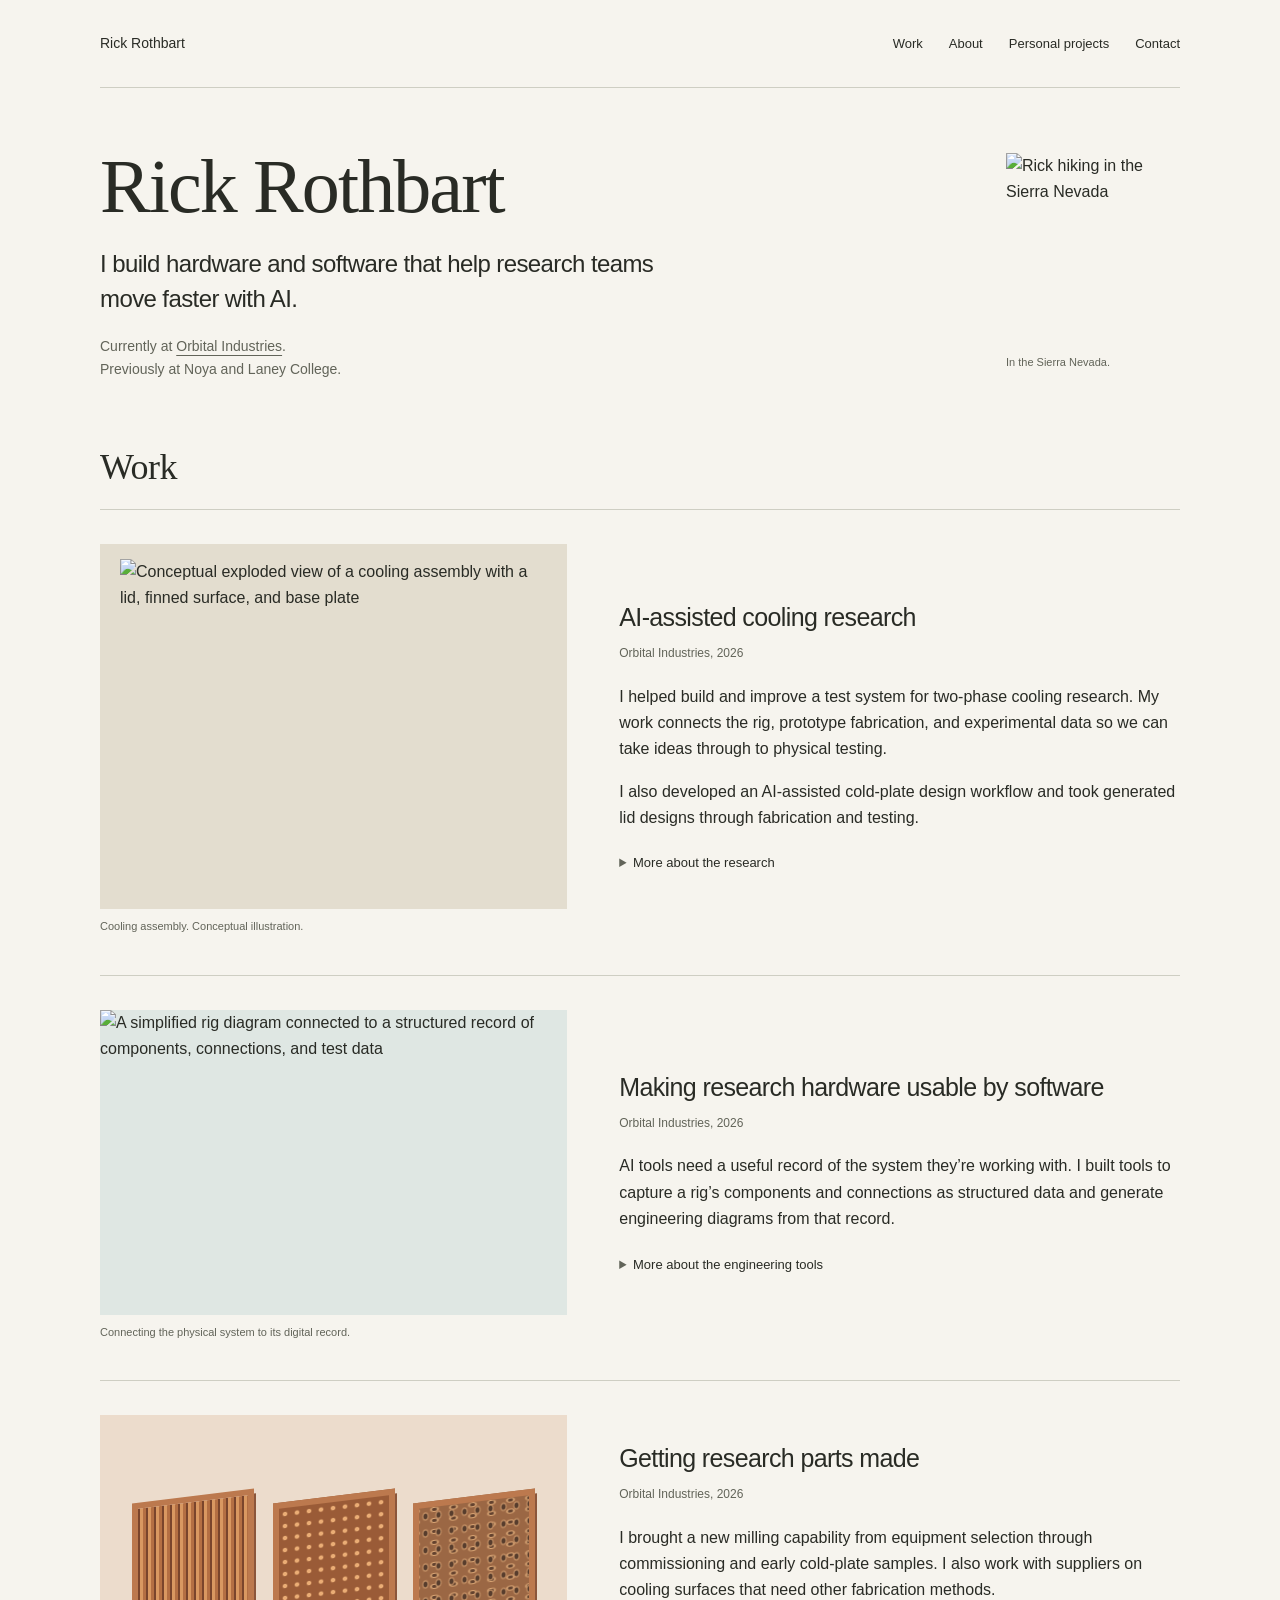
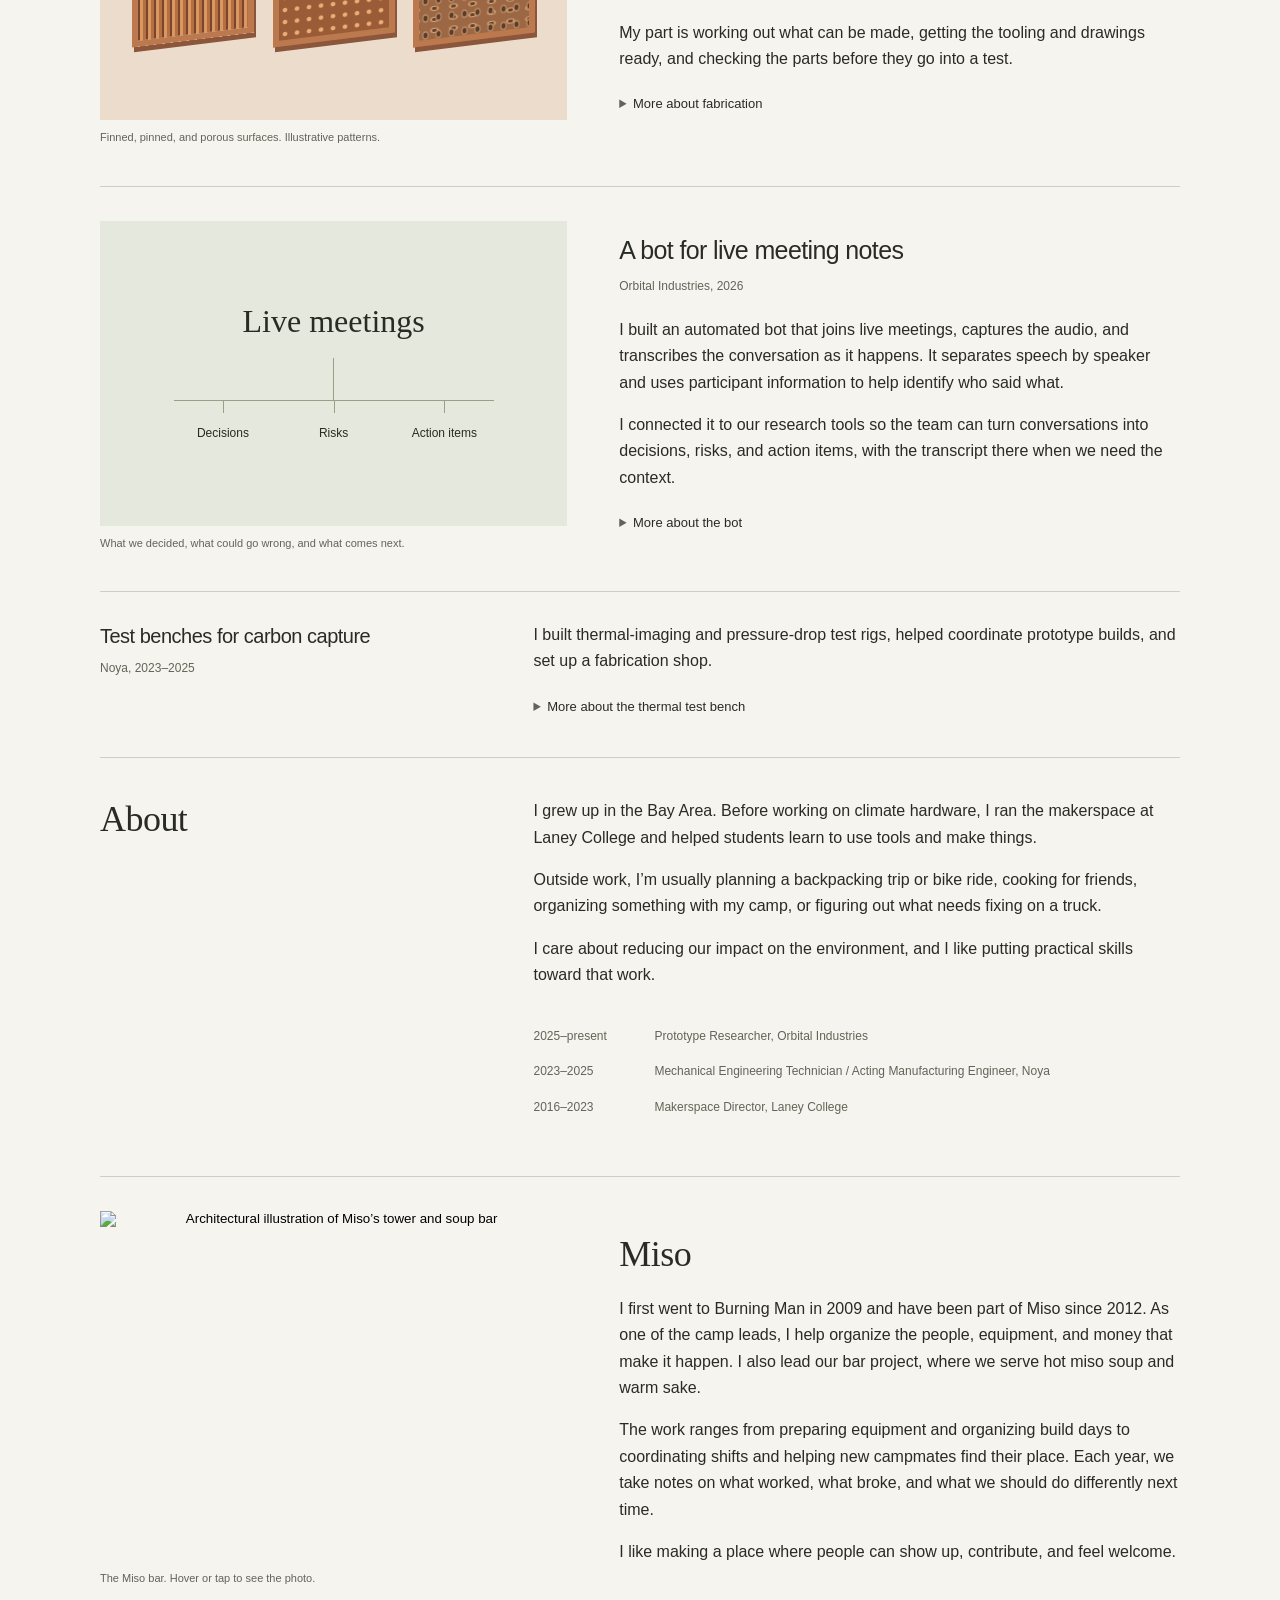
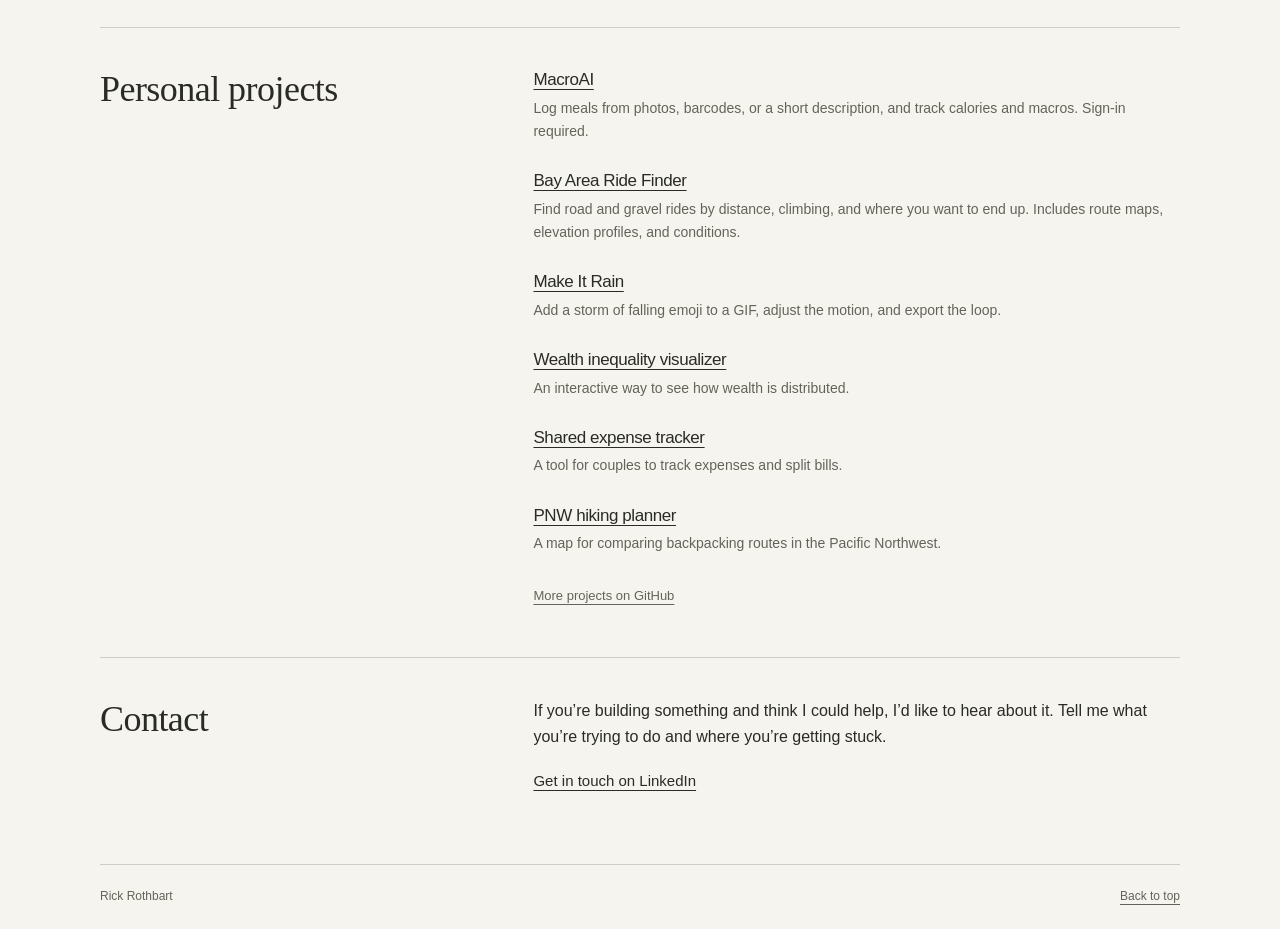
==== site/index.html @ 24900eea "Import current rickrothbart.com page and stylesheet Snapshot of the live index.html and styles.css a" ====
<!doctype html>
<html lang="en">
<head>
  <meta charset="utf-8">
  <meta name="viewport" content="width=device-width,initial-scale=1">
  <meta name="description" content="Rick Rothbart builds hardware and software that help research teams move faster with AI. Experimental systems, fabrication, and engineering tools.">
  <title>Rick Rothbart | Hardware, software, and AI-assisted research</title>
  <link rel="canonical" href="https://rickrothbart.com/">
  <link rel="icon" href="assets/mark.svg" type="image/svg+xml">
  <link rel="preload" href="assets/instrument-serif.ttf" as="font" type="font/ttf" crossorigin>
  <link rel="stylesheet" href="styles.css?v=20260913d">
  <script src="assets/miso.js" defer></script>
</head>
<body>
  <a class="skip" href="#main">Skip to content</a>
  <header class="wrap masthead">
    <a href="#home" class="home-link">Rick Rothbart</a>
    <nav aria-label="Main navigation">
      <a href="#work">Work</a>
      <a href="#about">About</a>
      <a href="#projects">Personal projects</a>
      <a href="#contact">Contact</a>
    </nav>
  </header>
  <main id="main" class="wrap">
    <section class="intro" id="home" aria-labelledby="intro-title">
      <div>
        <h1 id="intro-title">Rick Rothbart</h1>
        <p class="intro-text">I build hardware and software that help research teams move faster with AI.</p>
        <p class="intro-context">Currently at <a href="https://www.orbitalindustries.com/">Orbital Industries</a>.<br>Previously at Noya and Laney College.</p>
      </div>
      <figure class="portrait">
        <img src="assets/rick.jpg" width="1027" height="1283" alt="Rick hiking in the Sierra Nevada">
        <figcaption>In the Sierra Nevada.</figcaption>
      </figure>
    </section>

    <section id="work" class="work" aria-labelledby="work-title">
      <h2 id="work-title">Work</h2>
      <article class="project project--visual" aria-labelledby="cooling-title">
        <figure class="project-visual assembly-visual">
          <div class="visual-surface"><img src="assets/assembly-simple.svg" width="525" height="550" alt="Conceptual exploded view of a cooling assembly with a lid, finned surface, and base plate"></div>
          <figcaption>Cooling assembly. Conceptual illustration.</figcaption>
        </figure>
        <div class="project-body">
          <div class="project-heading">
            <h3 id="cooling-title">AI-assisted cooling research</h3>
            <p class="project-context">Orbital Industries, 2026</p>
          </div>
          <p>I helped build and improve a test system for two-phase cooling research. My work connects the rig, prototype fabrication, and experimental data so we can take ideas through to physical testing.</p>
          <p>I also developed an AI-assisted cold-plate design workflow and took generated lid designs through fabrication and testing.</p>
          <details>
            <summary>More about the research</summary>
            <div class="detail-body">
              <p>I worked with the team on changes to the rig, test procedures, and the contact surfaces that affect our measurements. Getting those details right helps us understand whether a design change actually improved cooling.</p>
              <p>The design workflow used experimental data and basic physics models to propose new lids. We tested the resulting parts, and another engineer built on the workflow. The generated designs hadn’t outperformed our best existing lid at that stage, but we had a working path from an AI-assisted proposal to a physical experiment.</p>
            </div>
          </details>
        </div>
      </article>
      <article class="project project--visual" aria-labelledby="data-title">
        <figure class="project-visual data-visual">
          <div class="visual-surface"><img src="assets/research-data.svg" width="480" height="330" loading="lazy" alt="A simplified rig diagram connected to a structured record of components, connections, and test data"></div>
          <figcaption>Connecting the physical system to its digital record.</figcaption>
        </figure>
        <div class="project-body">
          <div class="project-heading">
            <h3 id="data-title">Making research hardware usable by software</h3>
            <p class="project-context">Orbital Industries, 2026</p>
          </div>
          <p>AI tools need a useful record of the system they’re working with. I built tools to capture a rig’s components and connections as structured data and generate engineering diagrams from that record.</p>
          <details>
            <summary>More about the engineering tools</summary>
            <div class="detail-body">
              <p>The work grew into an engineering workbench built around DEXPI, a standard for exchanging plant engineering data. I worked on keeping the model consistent with the physical rig and giving components stable identities as the design changed.</p>
              <p>I also worked on connecting experimental runs to the parts being tested. That context matters when an engineer or an AI tool tries to compare results or propose the next experiment.</p>
            </div>
          </details>
        </div>
      </article>
      <article class="project project--visual" aria-labelledby="cnc-title">
        <figure class="project-visual surface-visual">
          <div class="visual-surface"><div class="specimens" role="img" aria-label="Illustrative copper surfaces with fins, pins, and a porous texture">
            <div class="sample fins"></div><div class="sample pins"></div><div class="sample porous"></div>
          </div></div>
          <figcaption>Finned, pinned, and porous surfaces. Illustrative patterns.</figcaption>
        </figure>
        <div class="project-body">
          <div class="project-heading">
            <h3 id="cnc-title">Getting research parts made</h3>
            <p class="project-context">Orbital Industries, 2026</p>
          </div>
          <p>I brought a new milling capability from equipment selection through commissioning and early cold-plate samples. I also work with suppliers on cooling surfaces that need other fabrication methods.</p>
          <p>My part is working out what can be made, getting the tooling and drawings ready, and checking the parts before they go into a test.</p>
          <details>
            <summary>More about fabrication</summary>
            <div class="detail-body">
              <p>Setting up the shop included preparing the space, coordinating training, and writing a design guide. I also built software for tooling records and machine integration.</p>
              <p>For supplier-made samples, I compare fabrication routes and ask how bonding or finishing might change the surface we’re trying to test. I document inspection methods and their limits so the team knows what we’ve actually checked.</p>
            </div>
          </details>
        </div>
      </article>
      <article class="project project--visual" aria-labelledby="software-title">
        <figure class="project-visual workflow-visual">
          <div class="visual-surface"><div class="workflow" role="img" aria-label="Live meetings become decisions, risks, and action items">
            <span class="workflow-source">Live meetings</span>
            <span class="workflow-connector" aria-hidden="true"></span>
            <div class="workflow-results"><span>Decisions</span><span>Risks</span><span>Action items</span></div>
          </div></div>
          <figcaption>What we decided, what could go wrong, and what comes next.</figcaption>
        </figure>
        <div class="project-body">
          <div class="project-heading">
            <h3 id="software-title">A bot for live meeting notes</h3>
            <p class="project-context">Orbital Industries, 2026</p>
          </div>
          <p>I built an automated bot that joins live meetings, captures the audio, and transcribes the conversation as it happens. It separates speech by speaker and uses participant information to help identify who said what.</p>
          <p>I connected it to our research tools so the team can turn conversations into decisions, risks, and action items, with the transcript there when we need the context.</p>
          <details>
            <summary>More about the bot</summary>
            <div class="detail-body">
              <p>The work spans the meeting bot, live audio capture, streaming transcription, speaker attribution, and saving the result. I also worked on recording consent, reconnecting dropped streams, and preserving partial transcripts when a session is interrupted.</p>
              <p>I’ve since been developing separate capture and transcription services, with live transcript APIs, evidence for speaker attribution, and a reliable handoff into the team’s research tools. That service work builds on the original bot.</p>
            </div>
          </details>
        </div>
      </article>
      <article class="project" aria-labelledby="noya-title">
        <div class="project-heading">
          <h3 id="noya-title">Test benches for carbon capture</h3>
          <p class="project-context">Noya, 2023–2025</p>
        </div>
        <div class="project-body">
          <p>I built thermal-imaging and pressure-drop test rigs, helped coordinate prototype builds, and set up a fabrication shop.</p>
          <details>
            <summary>More about the thermal test bench</summary>
            <div class="detail-body">
              <p>I built a test bench that uses three thermal cameras to watch a part as it heats. A Python application controls the temperature, records the images, and combines them into a temperature map.</p>
              <p>Testing went from roughly 30–40 minutes per part to 5–10 minutes, and engineers no longer had to watch each run.</p>
            </div>
          </details>
        </div>
      </article>
    </section>

    <section id="about" class="text-section" aria-labelledby="about-title">
      <h2 id="about-title">About</h2>
      <div>
        <p>I grew up in the Bay Area. Before working on climate hardware, I ran the makerspace at Laney College and helped students learn to use tools and make things.</p>
        <p>Outside work, I’m usually planning a backpacking trip or bike ride, cooking for friends, organizing something with my camp, or figuring out what needs fixing on a truck.</p>
        <p>I care about reducing our impact on the environment, and I like putting practical skills toward that work.</p>
        <dl class="experience">
          <div><dt>2025–present</dt><dd>Prototype Researcher, Orbital Industries</dd></div>
          <div><dt>2023–2025</dt><dd>Mechanical Engineering Technician / Acting Manufacturing Engineer, Noya</dd></div>
          <div><dt>2016–2023</dt><dd>Makerspace Director, Laney College</dd></div>
        </dl>
      </div>
    </section>

    <section id="miso" class="project project--visual" aria-labelledby="miso-title">
      <figure class="project-visual photo-visual miso-reveal">
        <button class="visual-surface miso-toggle" type="button" aria-label="Show photo of the Miso bar" aria-pressed="false">
          <img src="assets/miso-illustration.png" width="1448" height="1086" loading="lazy" alt="Architectural illustration of Miso’s tower and soup bar">
          <img class="miso-photo" src="assets/miso-camp.png" width="1824" height="1368" loading="lazy" alt="" aria-hidden="true">
        </button>
        <figcaption>The Miso bar. Hover or tap to see the photo.</figcaption>
      </figure>
      <div class="project-body">
        <div class="project-heading"><h2 id="miso-title">Miso</h2></div>
        <p>I first went to Burning Man in 2009 and have been part of Miso since 2012. As one of the camp leads, I help organize the people, equipment, and money that make it happen. I also lead our bar project, where we serve hot miso soup and warm sake.</p>
        <p>The work ranges from preparing equipment and organizing build days to coordinating shifts and helping new campmates find their place. Each year, we take notes on what worked, what broke, and what we should do differently next time.</p>
        <p>I like making a place where people can show up, contribute, and feel welcome.</p>
      </div>
    </section>

    <section id="projects" class="text-section" aria-labelledby="projects-title">
      <h2 id="projects-title">Personal projects</h2>
      <div>
        <ul class="personal-projects">
          <li><h3><a href="https://macroai-gold.vercel.app/">MacroAI</a></h3><p>Log meals from photos, barcodes, or a short description, and track calories and macros. Sign-in required.</p></li>
          <li><h3><a href="https://rickrothbart.com/bayrides/">Bay Area Ride Finder</a></h3><p>Find road and gravel rides by distance, climbing, and where you want to end up. Includes route maps, elevation profiles, and conditions.</p></li>
          <li><h3><a href="https://rickrothbart.com/makeitrain/">Make It Rain</a></h3><p>Add a storm of falling emoji to a GIF, adjust the motion, and export the loop.</p></li>
          <li><h3><a href="https://8bitwealth.vercel.app/">Wealth inequality visualizer</a></h3><p>An interactive way to see how wealth is distributed.</p></li>
          <li><h3><a href="https://expenses.rickrothbart.com/">Shared expense tracker</a></h3><p>A tool for couples to track expenses and split bills.</p></li>
          <li><h3><a href="https://rickrothbart.com/pnwhikes26/">PNW hiking planner</a></h3><p>A map for comparing backpacking routes in the Pacific Northwest.</p></li>
        </ul>
        <p class="more-projects"><a href="https://github.com/babygramps">More projects on GitHub</a></p>
      </div>
    </section>

    <section id="contact" class="text-section contact" aria-labelledby="contact-title">
      <h2 id="contact-title">Contact</h2>
      <div><p>If you’re building something and think I could help, I’d like to hear about it. Tell me what you’re trying to do and where you’re getting stuck.</p><a href="https://www.linkedin.com/in/richardrothbart/">Get in touch on LinkedIn</a></div>
    </section>
  </main>
  <footer class="wrap footer"><span>Rick Rothbart</span><a href="#home">Back to top</a></footer>
</body>
</html>
---- site/styles.css ----
@font-face {
  font-family: Instrument;
  src: url('assets/instrument-serif.ttf') format('truetype');
  font-weight: 400;
  font-display: swap;
}
@font-face {
  font-family: DM;
  src: url('assets/dm-sans.ttf') format('truetype');
  font-weight: 100 1000;
  font-display: swap;
}
:root {
  --paper: #f6f4ee;
  --ink: #292b25;
  --muted: #626459;
  --rule: #cecec3;
  --accent: #923e29;
}
* { box-sizing: border-box; }
html { scroll-behavior: smooth; scroll-padding-top: 32px; }
body {
  margin: 0;
  color: var(--ink);
  background: var(--paper);
  font: 16px/1.65 DM, Arial, sans-serif;
  -webkit-font-smoothing: antialiased;
}
::selection { background: #dce1c9; }
a { color: inherit; text-underline-offset: 4px; text-decoration-thickness: 1px; }
a:hover { color: var(--accent); }
a:focus-visible, summary:focus-visible { outline: 2px solid var(--accent); outline-offset: 5px; }
h1, h2, h3, p, figure, dl { margin: 0; }
p + p { margin-top: 16px; }
h1, h2 { font-family: Instrument, Georgia, serif; font-weight: 400; }
h3 { font-size: 20px; line-height: 1.4; font-weight: 500; letter-spacing: -.025em; }
.wrap { width: min(1080px, calc(100% - 96px)); margin-inline: auto; }
.skip { position: absolute; top: -100px; left: 20px; background: var(--paper); padding: 10px; z-index: 10; }
.skip:focus { top: 10px; }
.masthead { display: flex; justify-content: space-between; align-items: center; gap: 24px; min-height: 88px; border-bottom: 1px solid var(--rule); }
.home-link { font-size: 14px; text-decoration: none; }
nav { display: flex; gap: 26px; }
nav a { font-size: 13px; text-decoration: none; padding-block: 10px; }
.intro { display: grid; grid-template-columns: 1fr 174px; gap: 80px; padding: 57px 0 65px; align-items: start; }
h1 { font-size: 76px; line-height: 1.08; letter-spacing: -.025em; margin-bottom: 20px; }
.intro-text { max-width: 590px; font-size: 24px; line-height: 1.45; letter-spacing: -.025em; }
.intro-context { color: var(--muted); font-size: 14px; margin-top: 18px; }
.portrait { margin-top: 8px; }
.portrait img { display: block; width: 174px; height: 192px; object-fit: cover; object-position: 50% 35%; }
.portrait figcaption { color: var(--muted); font-size: 11px; margin-top: 8px; }
h2 { font-size: 36px; line-height: 1.2; letter-spacing: -.015em; }
.work > h2 { padding-bottom: 20px; }
.project { display: grid; grid-template-columns: 1fr 1.75fr; gap: 64px; border-top: 1px solid var(--rule); padding: 30px 0 35px; }
.project-heading { max-width: 295px; }
.project-context { font-size: 12px; color: var(--muted); margin-top: 9px; }
.project-body { max-width: 650px; }
details { margin-top: 16px; }
summary { font-size: 13px; cursor: pointer; width: fit-content; padding: 5px 0; }
summary::marker { color: var(--muted); }
summary:hover { color: var(--accent); }
.detail-body { padding-top: 13px; font-size: 15px; color: var(--muted); }
.text-section { display: grid; grid-template-columns: 1fr 1.75fr; gap: 64px; border-top: 1px solid var(--rule); padding: 40px 0 50px; }
.about { margin-top: 20px; }
.experience { margin-top: 30px; font-size: 12px; color: var(--muted); }
.experience > div { display: grid; grid-template-columns: 103px 1fr; gap: 18px; padding-block: 8px; }
.experience dd { margin: 0; }
.personal-projects { list-style: none; padding: 0; margin: 0; }
.personal-projects li + li { margin-top: 26px; }
.more-projects { margin-top: 30px; font-size: 13px; color: var(--muted); }
.personal-projects h3 { font-size: 17px; }
.personal-projects p { font-size: 14px; color: var(--muted); margin-top: 5px; }
.contact { padding-bottom: 70px; }
.contact a { display: inline-block; margin-top: 18px; font-size: 15px; }
.footer { border-top: 1px solid var(--rule); padding-block: 22px; display: flex; justify-content: space-between; gap: 20px; color: var(--muted); font-size: 12px; }
@media (max-width: 900px) {
  .wrap { width: calc(100% - 64px); }
  .intro { gap: 40px; }
  .project, .text-section { grid-template-columns: 1fr 1.6fr; gap: 36px; }
}
@media (max-width: 640px) {
  .wrap { width: calc(100% - 40px); }
  .masthead { min-height: 76px; }
  .home-link { display: none; }
  nav { width: 100%; justify-content: space-between; gap: 12px; }
  nav a { font-size: 12px; }
  .intro { grid-template-columns: 1fr 94px; gap: 24px 18px; padding: 36px 0 42px; }
  .intro > div { display: contents; }
  h1 { grid-column: 1 / -1; font-size: 58px; margin: 0; }
  .intro-text { grid-column: 1; grid-row: 2; font-size: 20px; }
  .intro-context { grid-column: 1 / -1; grid-row: 3; font-size: 13px; margin: 0; }
  .portrait { grid-column: 2; grid-row: 2; margin: 0; }
  .portrait img { width: 94px; height: 111px; }
  .portrait figcaption { font-size: 9px; line-height: 1.4; }
  h2 { font-size: 32px; }
  h3 { font-size: 20px; }
  .project, .text-section { grid-template-columns: 1fr; gap: 18px; padding: 26px 0 32px; }
  .project-heading { max-width: none; }
  .project-context { margin-top: 6px; }
  .project-body, .text-section > div { font-size: 15px; }
  .text-section { padding-top: 30px; gap: 22px; }
  .experience > div { grid-template-columns: 90px 1fr; gap: 12px; }
  .contact { padding-bottom: 45px; }
}
@media (max-width: 360px) {
  .intro { column-gap: 15px; }
  h1 { font-size: 51px; }
  .intro-text { font-size: 18px; }
  nav a { font-size: 11px; }
}
@media (prefers-reduced-motion: reduce) {
  html { scroll-behavior: auto; }
}

/* Project illustrations sit beside the writing, with ordinary captions. */
.project--visual { grid-template-columns: 1fr 1.2fr; gap: 52px; align-items: center; padding-block: 34px 40px; }
.project--visual .project-heading { max-width: none; margin-bottom: 20px; }
.project--visual h3 { font-size: 25px; }
.project-visual { min-width: 0; }
.visual-surface { height: 305px; display: flex; align-items: center; justify-content: center; }
.project-visual figcaption { font-size: 11px; line-height: 1.5; color: var(--muted); padding-top: 9px; }
.photo-visual .visual-surface { height: auto; }
.photo-visual img { display: block; width: 100%; height: auto; }
.miso-toggle { position: relative; overflow: hidden; display: block; width: 100%; padding: 0; border: 0; background: none; cursor: pointer; }
.miso-toggle:focus-visible { outline: 2px solid var(--accent); outline-offset: 5px; }
.miso-toggle .miso-photo { position: absolute; inset: 0; height: 100%; object-fit: cover; opacity: 0; transition: opacity 700ms ease-in-out; }
.miso-toggle.is-showing-photo .miso-photo { opacity: 1; }
@media (prefers-reduced-motion: reduce) {
  .miso-toggle .miso-photo { transition: none; }
}
.assembly-visual .visual-surface { background: #e3ddcf; height: 365px; }
.assembly-visual img { display: block; width: 100%; height: 100%; object-fit: contain; padding: 15px 20px; }
.data-visual .visual-surface { background: #dfe7e3; }
.data-visual img { display: block; width: 100%; height: 100%; object-fit: contain; }
.workflow-visual .visual-surface { background: #e5e8dd; }
.workflow { display: flex; flex-direction: column; align-items: center; width: 100%; padding: 24px; }
.workflow-source { font: 32px/1.2 Instrument, Georgia, serif; }
.workflow-connector { width: 1px; height: 42px; background: #96a287; margin-top: 17px; }
.workflow-results { display: flex; justify-content: space-between; gap: 12px; width: 100%; max-width: 320px; border-top: 1px solid #96a287; }
.workflow-results span { flex: 1; position: relative; text-align: center; padding-top: 23px; font-size: 12px; }
.workflow-results span::before { content: ''; position: absolute; height: 12px; width: 1px; background: #96a287; top: 0; left: 50%; }
.surface-visual .visual-surface { background: #ecdccc; }
.specimens { display: flex; align-items: center; justify-content: center; gap: 18px; padding: 30px; width: 100%; }
.sample { width: 30%; aspect-ratio: .85; border: 6px solid #bc794e; box-shadow: 2px 5px 0 #8b563b; transform: skewY(-7deg); }
.fins { background: repeating-linear-gradient(90deg,#7a452c 0 2px,#d99861 2px 5px,#b46f43 5px 8px); }
.pins { background-color: #9a5b37; background-image: radial-gradient(#ebad75 24%,#a46740 29%,transparent 33%); background-size: 12px 12px; }
.porous { background-color: #9b6744; background-image: radial-gradient(#573d2d 20%,#cd986b 28%,transparent 40%),radial-gradient(#62412e 15%,#e2ad7a 25%,transparent 38%); background-size: 13px 17px,19px 11px; background-position: 0 0,6px 8px; }
@media (min-width: 641px) and (max-width: 900px) {
  .project--visual { gap: 30px; grid-template-columns: 1fr 1.2fr; }
  .visual-surface { height: 265px; }
  .assembly-visual .visual-surface { height: 310px; }
  .workflow { padding: 20px 12px; }
  .workflow-results { gap: 5px; }
  .workflow-results span { font-size: 10px; }
  .specimens { padding: 22px; gap: 12px; }
}
@media (max-width: 640px) {
  .project--visual { grid-template-columns: 1fr; gap: 23px; padding-block: 25px 35px; }
  .visual-surface { height: 260px; }
  .assembly-visual .visual-surface { height: 305px; }
  .project--visual h3 { font-size: 23px; }
  .project--visual .project-heading { margin-bottom: 17px; }
}

.meeting-flow { display: flex; flex-direction: column; align-items: center; padding: 24px 12px; gap: 14px; text-align: center; }
.meeting-flow > span { font: 30px/1.2 Instrument, Georgia, serif; }
.meeting-flow > .meeting-flow-transcript { font: 14px/1.4 DM, Arial, sans-serif; }
.meeting-flow > i { display: block; width: 1px; height: 28px; background: #96a287; }
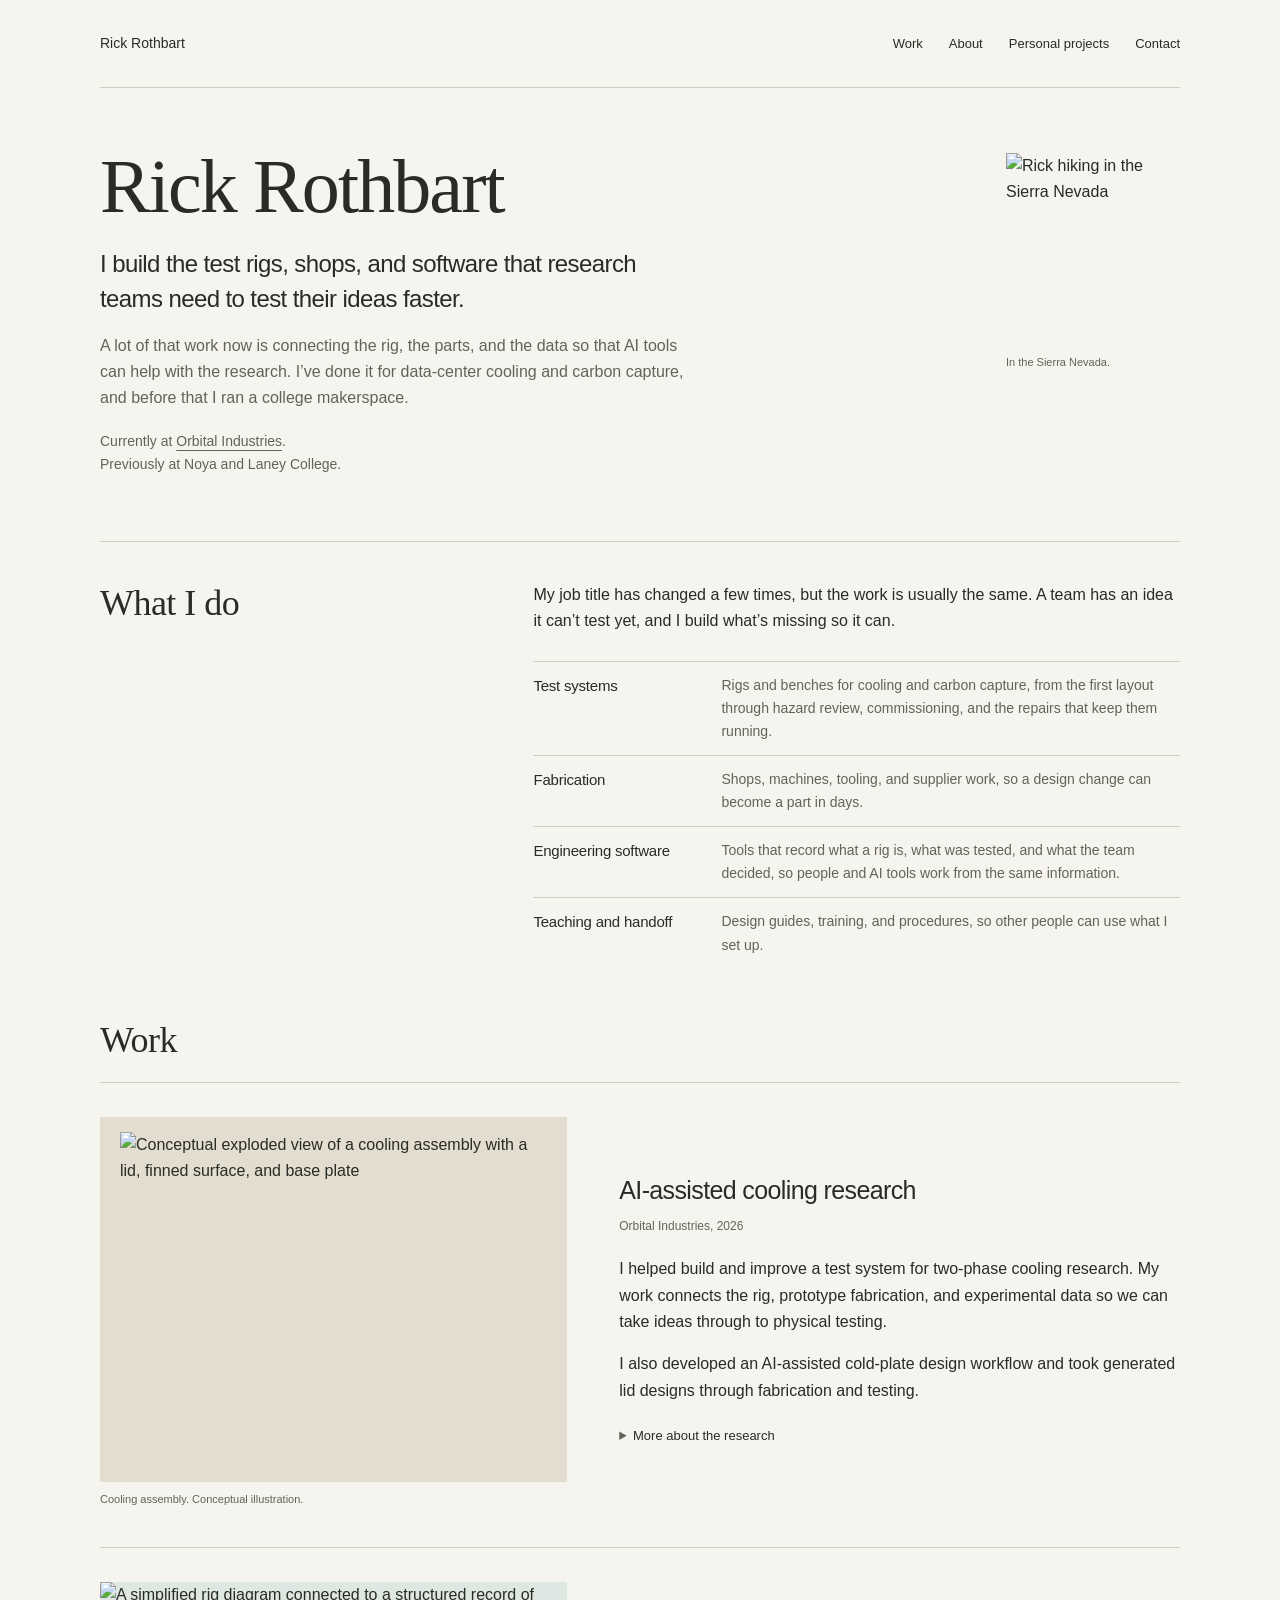
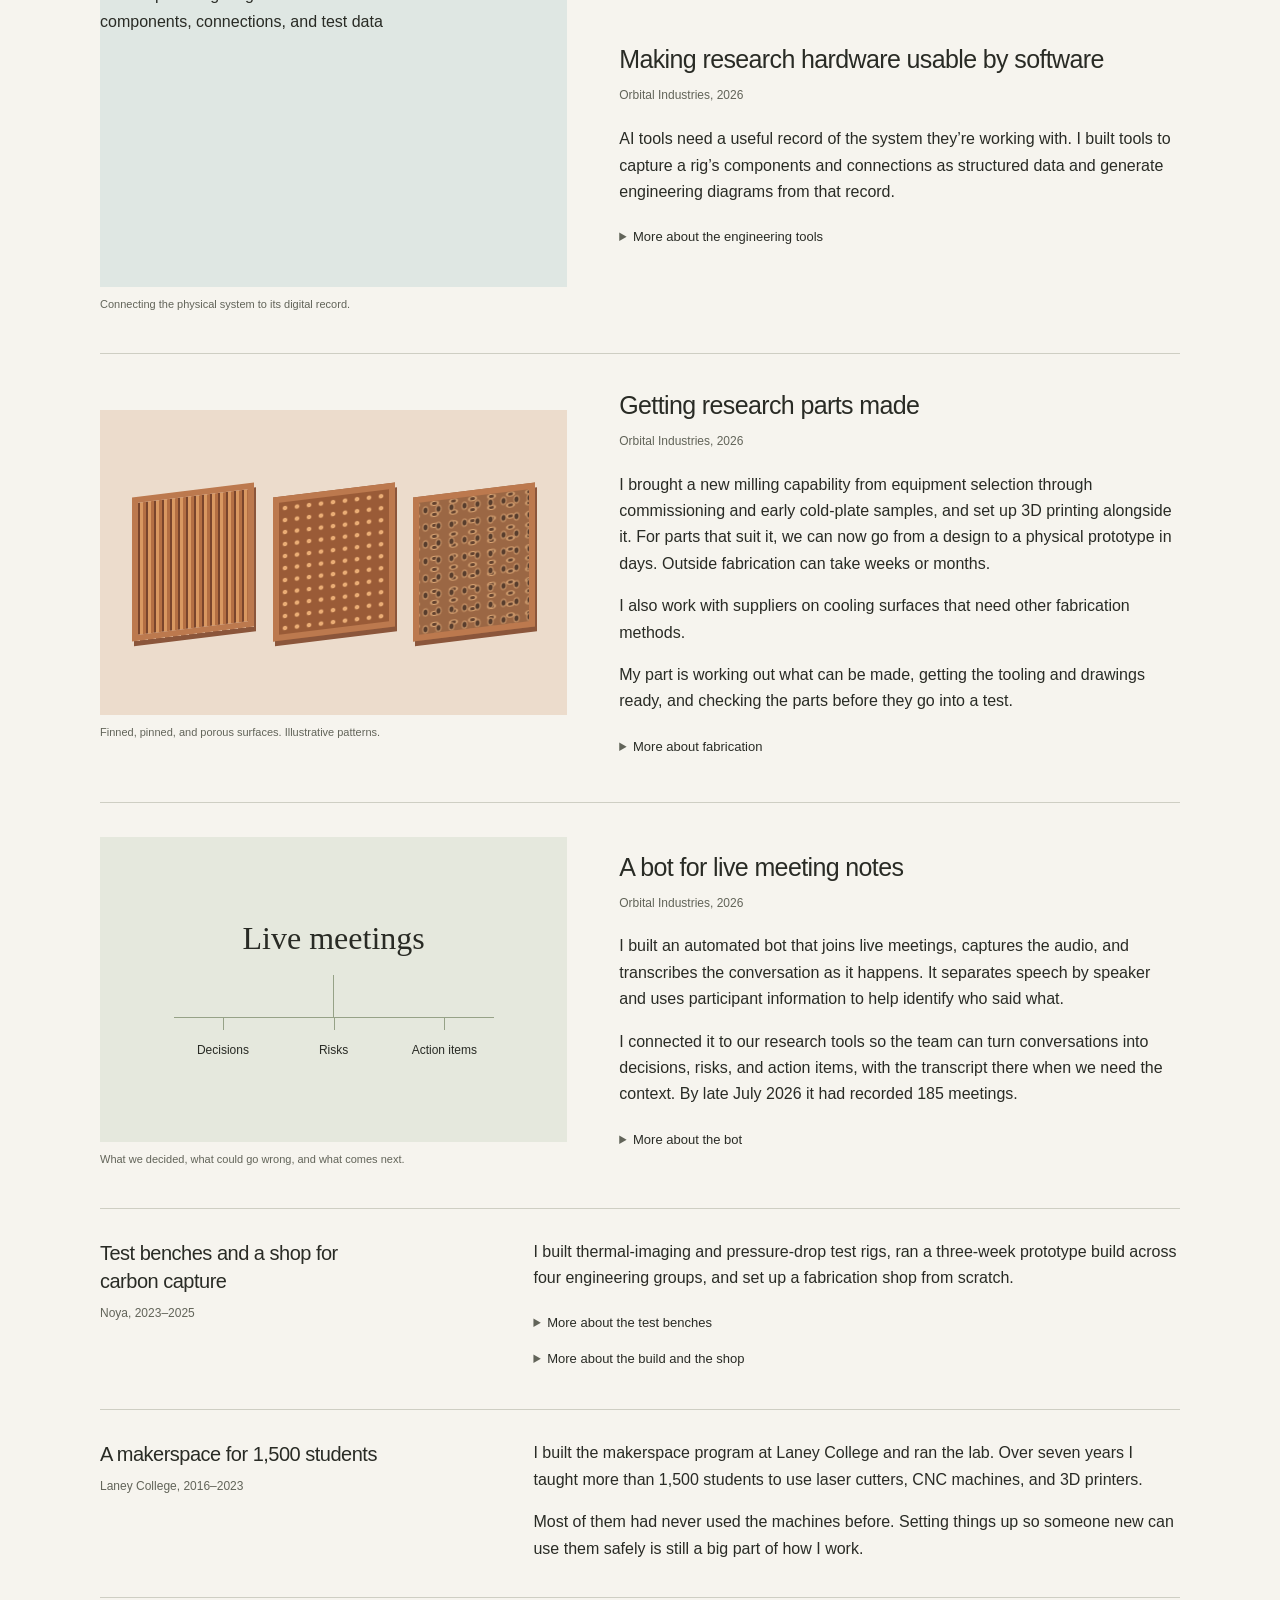
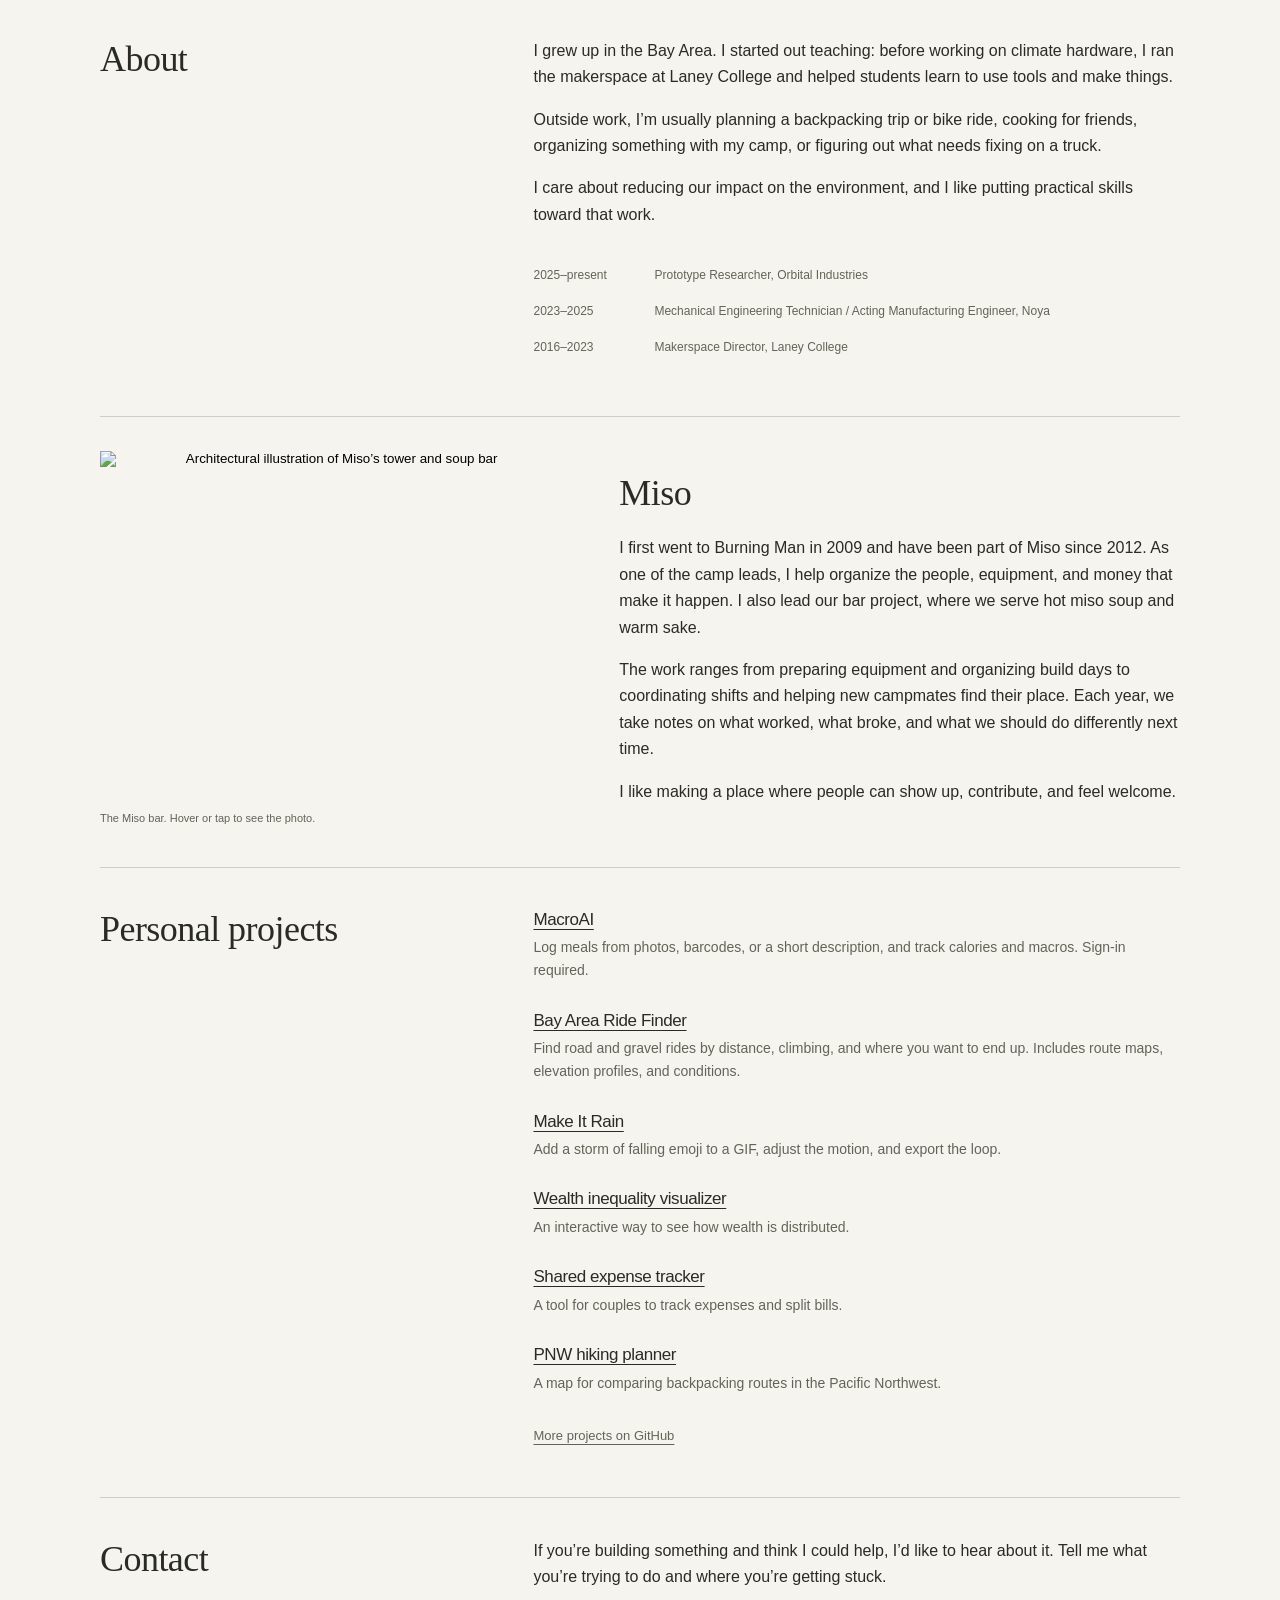
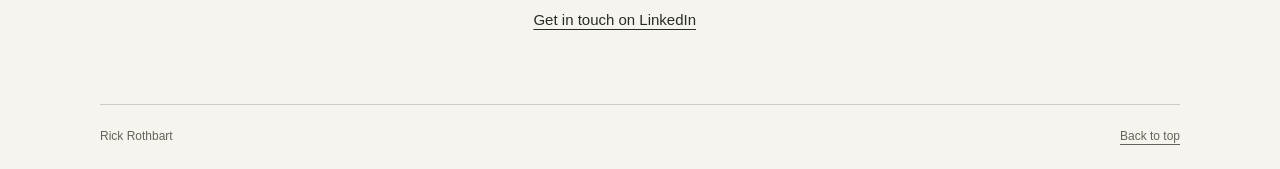
==== commit bb751906: "Broaden the site to show the whole body of work Add a What I do overview, a second intro line, and w" ====
--- a/site/index.html
+++ b/site/index.html
@@ -3,12 +3,12 @@
 <head>
   <meta charset="utf-8">
   <meta name="viewport" content="width=device-width,initial-scale=1">
-  <meta name="description" content="Rick Rothbart builds hardware and software that help research teams move faster with AI. Experimental systems, fabrication, and engineering tools.">
-  <title>Rick Rothbart | Hardware, software, and AI-assisted research</title>
+  <meta name="description" content="Rick Rothbart builds the test rigs, shops, and software that research teams need to test ideas faster. Experimental systems, fabrication, and engineering tools for AI-assisted research.">
+  <title>Rick Rothbart | Test rigs, fabrication, and software for research teams</title>
   <link rel="canonical" href="https://rickrothbart.com/">
   <link rel="icon" href="assets/mark.svg" type="image/svg+xml">
   <link rel="preload" href="assets/instrument-serif.ttf" as="font" type="font/ttf" crossorigin>
-  <link rel="stylesheet" href="styles.css?v=20260913d">
+  <link rel="stylesheet" href="styles.css?v=20261122a">
   <script src="assets/miso.js" defer></script>
 </head>
 <body>
@@ -26,13 +26,27 @@
     <section class="intro" id="home" aria-labelledby="intro-title">
       <div>
         <h1 id="intro-title">Rick Rothbart</h1>
-        <p class="intro-text">I build hardware and software that help research teams move faster with AI.</p>
+        <p class="intro-text">I build the test rigs, shops, and software that research teams need to test their ideas faster.</p>
+        <p class="intro-more">A lot of that work now is connecting the rig, the parts, and the data so that AI tools can help with the research. I’ve done it for data-center cooling and carbon capture, and before that I ran a college makerspace.</p>
         <p class="intro-context">Currently at <a href="https://www.orbitalindustries.com/">Orbital Industries</a>.<br>Previously at Noya and Laney College.</p>
       </div>
       <figure class="portrait">
         <img src="assets/rick.jpg" width="1027" height="1283" alt="Rick hiking in the Sierra Nevada">
         <figcaption>In the Sierra Nevada.</figcaption>
       </figure>
+    </section>
+
+    <section id="overview" class="text-section" aria-labelledby="overview-title">
+      <h2 id="overview-title">What I do</h2>
+      <div>
+        <p>My job title has changed a few times, but the work is usually the same. A team has an idea it can’t test yet, and I build what’s missing so it can.</p>
+        <dl class="areas">
+          <div><dt>Test systems</dt><dd>Rigs and benches for cooling and carbon capture, from the first layout through hazard review, commissioning, and the repairs that keep them running.</dd></div>
+          <div><dt>Fabrication</dt><dd>Shops, machines, tooling, and supplier work, so a design change can become a part in days.</dd></div>
+          <div><dt>Engineering software</dt><dd>Tools that record what a rig is, what was tested, and what the team decided, so people and AI tools work from the same information.</dd></div>
+          <div><dt>Teaching and handoff</dt><dd>Design guides, training, and procedures, so other people can use what I set up.</dd></div>
+        </dl>
+      </div>
     </section>
 
     <section id="work" class="work" aria-labelledby="work-title">
@@ -52,8 +66,10 @@
           <details>
             <summary>More about the research</summary>
             <div class="detail-body">
+              <p>When the program moved to two-phase cooling, I proposed testing one cold plate at a time on a simpler bench. The team adopted that approach, and I led the early design of the rig.</p>
               <p>I worked with the team on changes to the rig, test procedures, and the contact surfaces that affect our measurements. Getting those details right helps us understand whether a design change actually improved cooling.</p>
               <p>The design workflow used experimental data and basic physics models to propose new lids. We tested the resulting parts, and another engineer built on the workflow. The generated designs hadn’t outperformed our best existing lid at that stage, but we had a working path from an AI-assisted proposal to a physical experiment.</p>
+              <p>I also led the hazard reviews for the rig and wrote our respiratory protection program with outside specialists, so the team had documented safeguards and training as refrigerant testing expanded.</p>
             </div>
           </details>
         </div>
@@ -74,6 +90,7 @@
             <div class="detail-body">
               <p>The work grew into an engineering workbench built around DEXPI, a standard for exchanging plant engineering data. I worked on keeping the model consistent with the physical rig and giving components stable identities as the design changed.</p>
               <p>I also worked on connecting experimental runs to the parts being tested. That context matters when an engineer or an AI tool tries to compare results or propose the next experiment.</p>
+              <p>On the simulation side, I built tools for running and monitoring the team’s flow simulations and recovering runs that were interrupted. In one AI-assisted comparison, the overall error score looked fine but some of the trends were wrong. I flagged it so the limits of the model were clear before anyone made design decisions from it.</p>
             </div>
           </details>
         </div>
@@ -90,12 +107,14 @@
             <h3 id="cnc-title">Getting research parts made</h3>
             <p class="project-context">Orbital Industries, 2026</p>
           </div>
-          <p>I brought a new milling capability from equipment selection through commissioning and early cold-plate samples. I also work with suppliers on cooling surfaces that need other fabrication methods.</p>
+          <p>I brought a new milling capability from equipment selection through commissioning and early cold-plate samples, and set up 3D printing alongside it. For parts that suit it, we can now go from a design to a physical prototype in days. Outside fabrication can take weeks or months.</p>
+          <p>I also work with suppliers on cooling surfaces that need other fabrication methods.</p>
           <p>My part is working out what can be made, getting the tooling and drawings ready, and checking the parts before they go into a test.</p>
           <details>
             <summary>More about fabrication</summary>
             <div class="detail-body">
               <p>Setting up the shop included preparing the space, coordinating training, and writing a design guide. I also built software for tooling records and machine integration.</p>
+              <p>When I connected the mill to our AI tools, I added operator confirmation and machine-state checks, and I was explicit about what a software stop command can’t be relied on to do. A person still verifies the setup before anything cuts.</p>
               <p>For supplier-made samples, I compare fabrication routes and ask how bonding or finishing might change the surface we’re trying to test. I document inspection methods and their limits so the team knows what we’ve actually checked.</p>
             </div>
           </details>
@@ -116,7 +135,7 @@
             <p class="project-context">Orbital Industries, 2026</p>
           </div>
           <p>I built an automated bot that joins live meetings, captures the audio, and transcribes the conversation as it happens. It separates speech by speaker and uses participant information to help identify who said what.</p>
-          <p>I connected it to our research tools so the team can turn conversations into decisions, risks, and action items, with the transcript there when we need the context.</p>
+          <p>I connected it to our research tools so the team can turn conversations into decisions, risks, and action items, with the transcript there when we need the context. By late July 2026 it had recorded 185 meetings.</p>
           <details>
             <summary>More about the bot</summary>
             <div class="detail-body">
@@ -128,18 +147,36 @@
       </article>
       <article class="project" aria-labelledby="noya-title">
         <div class="project-heading">
-          <h3 id="noya-title">Test benches for carbon capture</h3>
+          <h3 id="noya-title">Test benches and a shop for carbon capture</h3>
           <p class="project-context">Noya, 2023–2025</p>
         </div>
         <div class="project-body">
-          <p>I built thermal-imaging and pressure-drop test rigs, helped coordinate prototype builds, and set up a fabrication shop.</p>
-          <details>
-            <summary>More about the thermal test bench</summary>
+          <p>I built thermal-imaging and pressure-drop test rigs, ran a three-week prototype build across four engineering groups, and set up a fabrication shop from scratch.</p>
+          <details>
+            <summary>More about the test benches</summary>
             <div class="detail-body">
               <p>I built a test bench that uses three thermal cameras to watch a part as it heats. A Python application controls the temperature, records the images, and combines them into a temperature map.</p>
-              <p>Testing went from roughly 30–40 minutes per part to 5–10 minutes, and engineers no longer had to watch each run.</p>
-            </div>
-          </details>
+              <p>Testing went from roughly 30–40 minutes per part to 5–10 minutes, and engineers no longer had to watch each run. That mattered because there were about 1,000 parts to get through.</p>
+              <p>The pressure-drop fixture clamps a part with a measured force so it seals the same way every time, then runs up to 500 SLPM of air through it while logging pressure, temperature, and humidity. I checked it against a pipe of known dimensions and against results from another lab.</p>
+            </div>
+          </details>
+          <details>
+            <summary>More about the build and the shop</summary>
+            <div class="detail-body">
+              <p>For the prototype build, I ran daily stand-ups across controls, process, mechanical, and electrical, kept the schedule in order, and told leadership early when something was at risk. We hit the three-week target.</p>
+              <p>For the shop, I gathered requirements from each team, laid out a 2,000 sq ft space in CAD, sourced the main tools, and wrote the procedures and training. Parts that used to mean a multi-week wait could be made the same day.</p>
+            </div>
+          </details>
+        </div>
+      </article>
+      <article class="project" aria-labelledby="laney-title">
+        <div class="project-heading">
+          <h3 id="laney-title">A makerspace for 1,500 students</h3>
+          <p class="project-context">Laney College, 2016–2023</p>
+        </div>
+        <div class="project-body">
+          <p>I built the makerspace program at Laney College and ran the lab. Over seven years I taught more than 1,500 students to use laser cutters, CNC machines, and 3D printers.</p>
+          <p>Most of them had never used the machines before. Setting things up so someone new can use them safely is still a big part of how I work.</p>
         </div>
       </article>
     </section>
@@ -147,7 +184,7 @@
     <section id="about" class="text-section" aria-labelledby="about-title">
       <h2 id="about-title">About</h2>
       <div>
-        <p>I grew up in the Bay Area. Before working on climate hardware, I ran the makerspace at Laney College and helped students learn to use tools and make things.</p>
+        <p>I grew up in the Bay Area. I started out teaching: before working on climate hardware, I ran the makerspace at Laney College and helped students learn to use tools and make things.</p>
         <p>Outside work, I’m usually planning a backpacking trip or bike ride, cooking for friends, organizing something with my camp, or figuring out what needs fixing on a truck.</p>
         <p>I care about reducing our impact on the environment, and I like putting practical skills toward that work.</p>
         <dl class="experience">
--- a/site/styles.css
+++ b/site/styles.css
@@ -165,3 +165,16 @@
 .meeting-flow > span { font: 30px/1.2 Instrument, Georgia, serif; }
 .meeting-flow > .meeting-flow-transcript { font: 14px/1.4 DM, Arial, sans-serif; }
 .meeting-flow > i { display: block; width: 1px; height: 28px; background: #96a287; }
+
+/* Second intro line and the "What I do" list. */
+.intro-more { max-width: 590px; margin-top: 16px; font-size: 16px; color: var(--muted); }
+.areas { margin-top: 26px; }
+.areas > div { display: grid; grid-template-columns: 170px 1fr; gap: 18px; padding-block: 12px; border-top: 1px solid var(--rule); }
+.areas dt { font-size: 15px; font-weight: 500; letter-spacing: -.015em; }
+.areas dd { margin: 0; font-size: 14px; color: var(--muted); }
+details + details { margin-top: 4px; }
+@media (max-width: 640px) {
+  .intro-more { grid-column: 1 / -1; grid-row: 3; margin: 0; font-size: 15px; }
+  .intro-context { grid-row: 4; }
+  .areas > div { grid-template-columns: 1fr; gap: 3px; }
+}
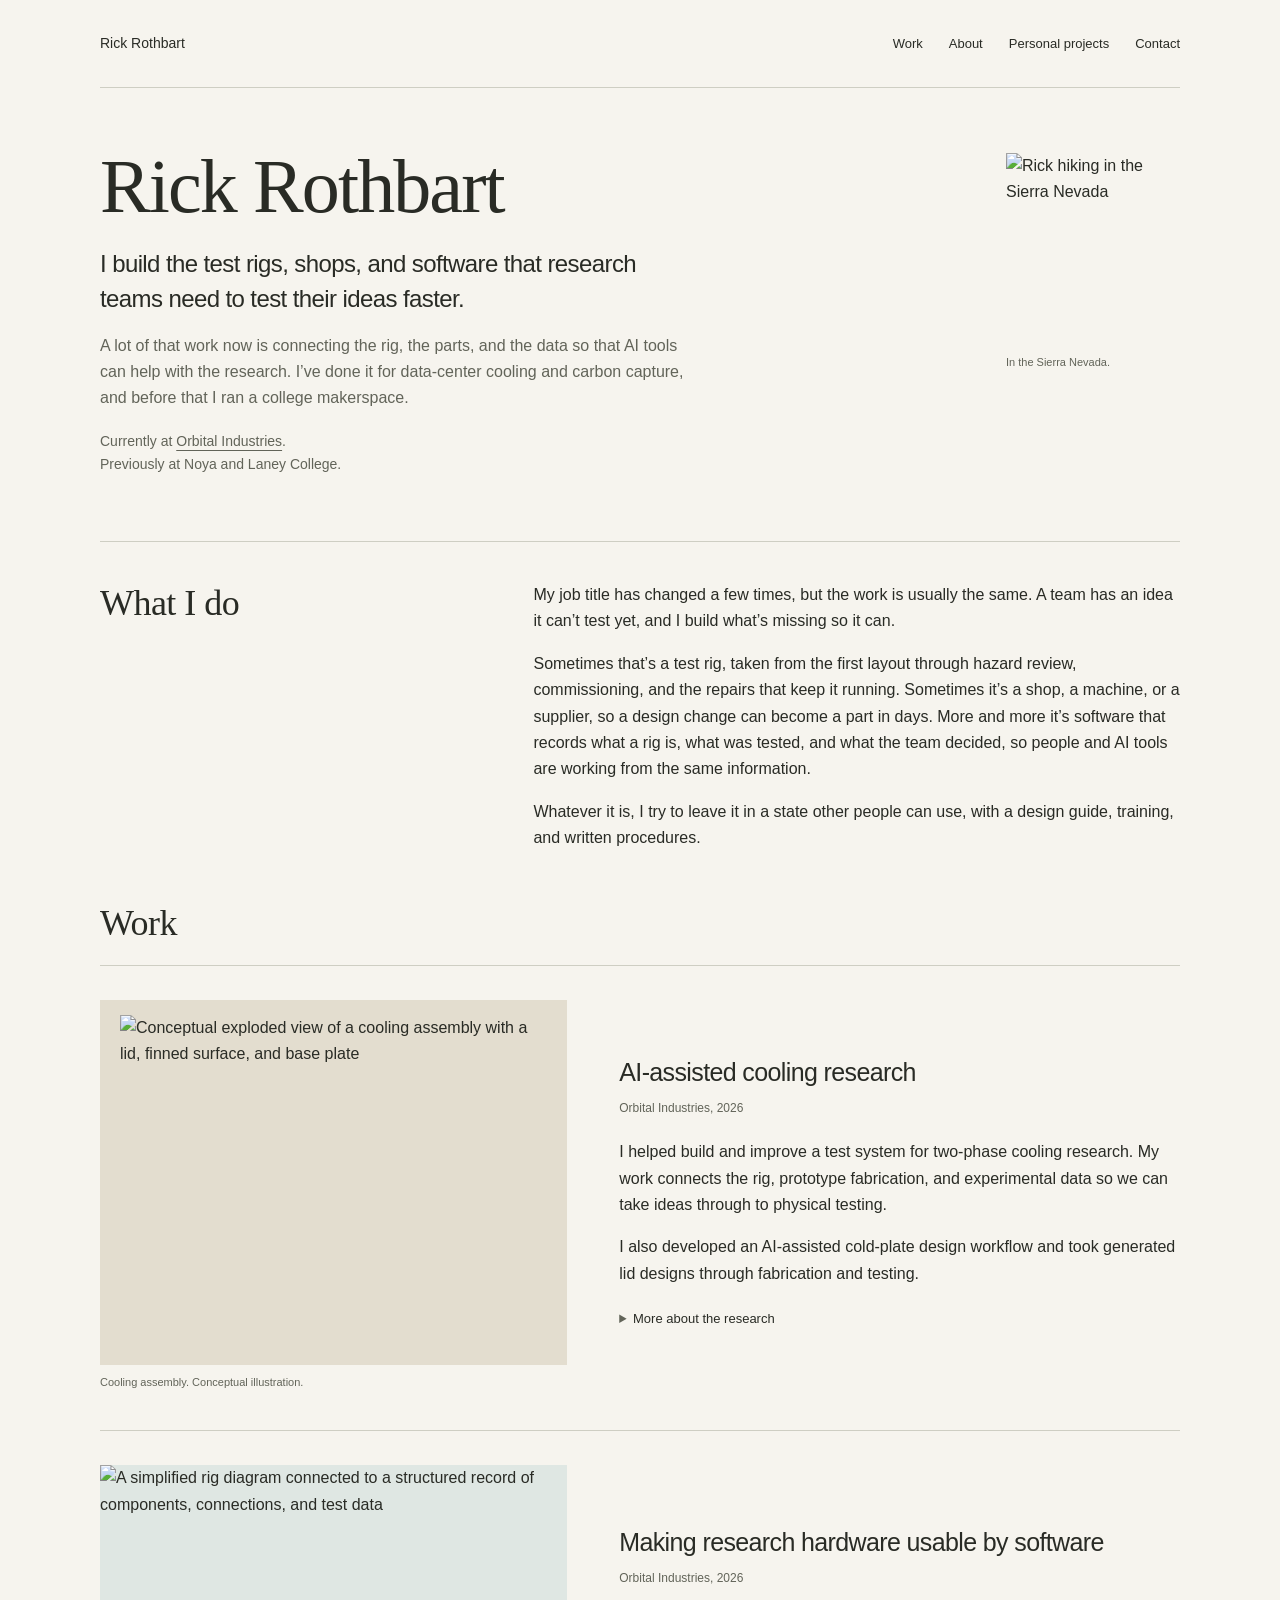
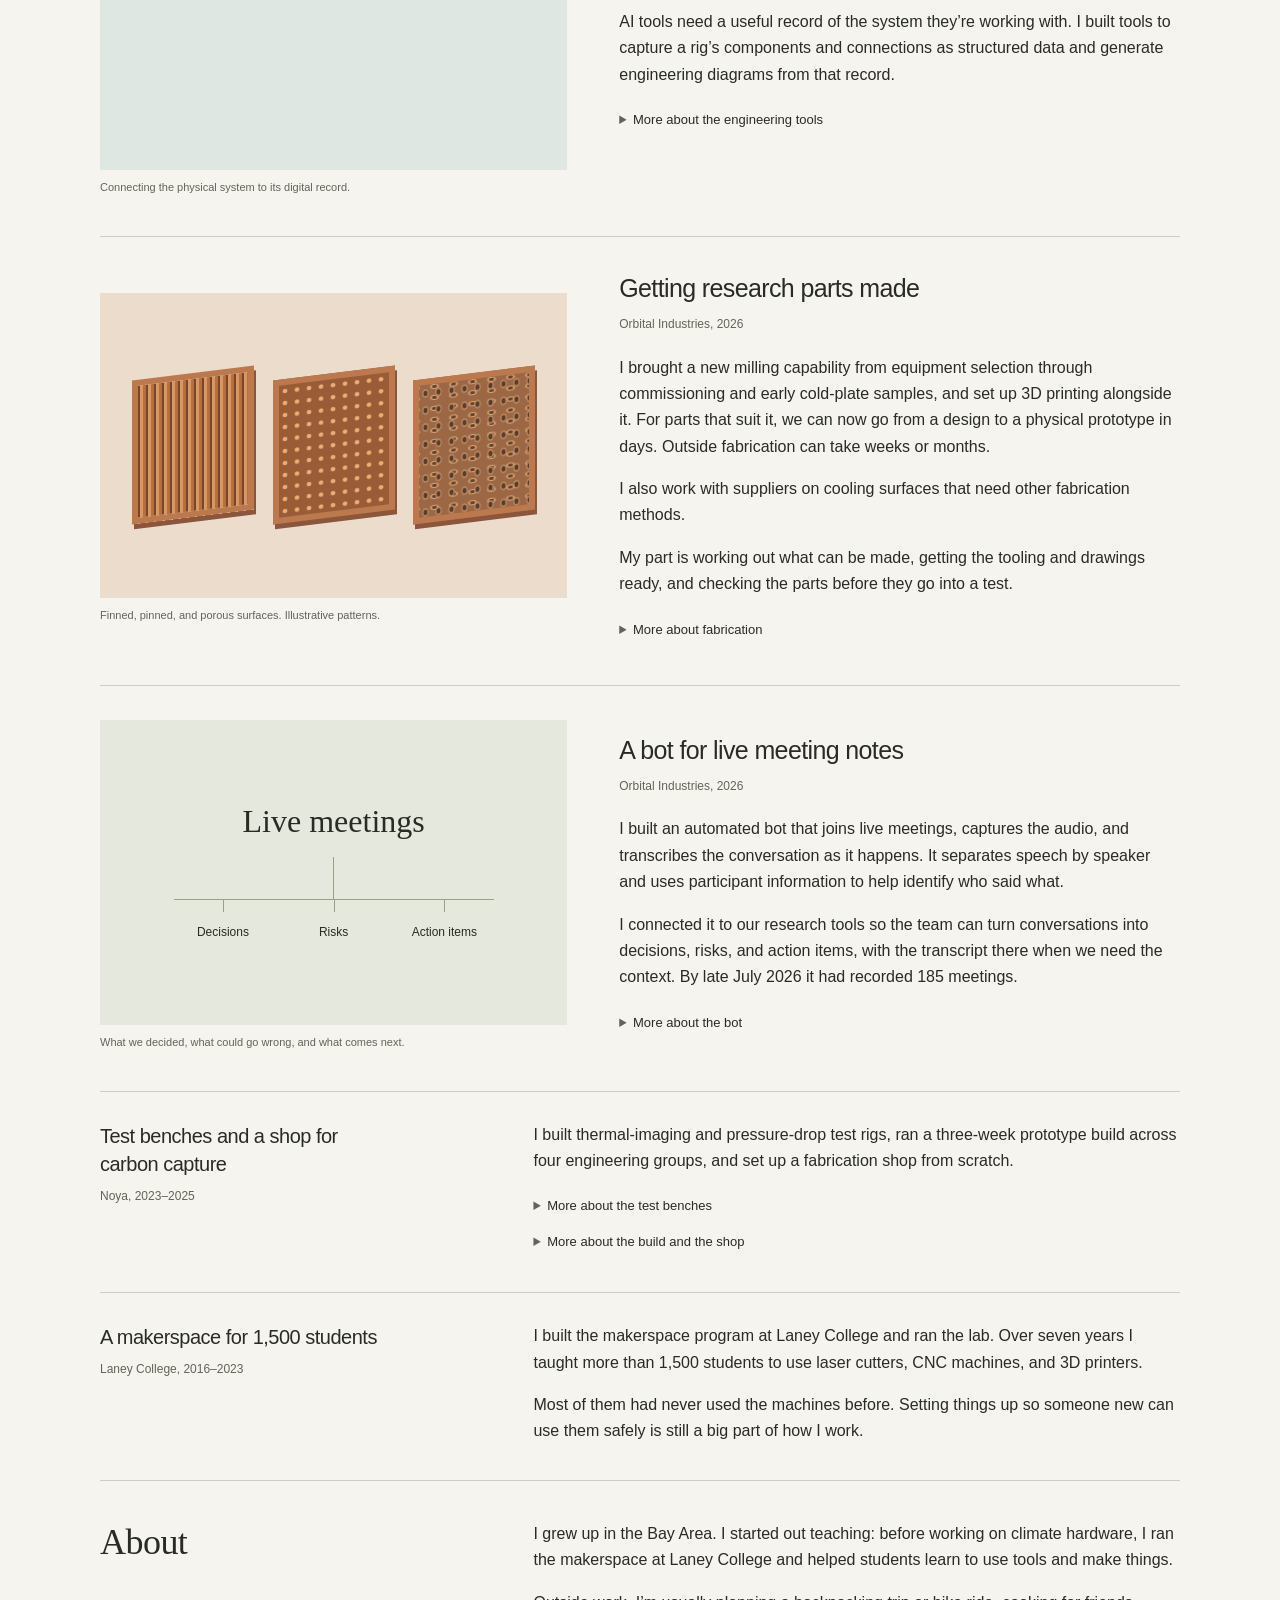
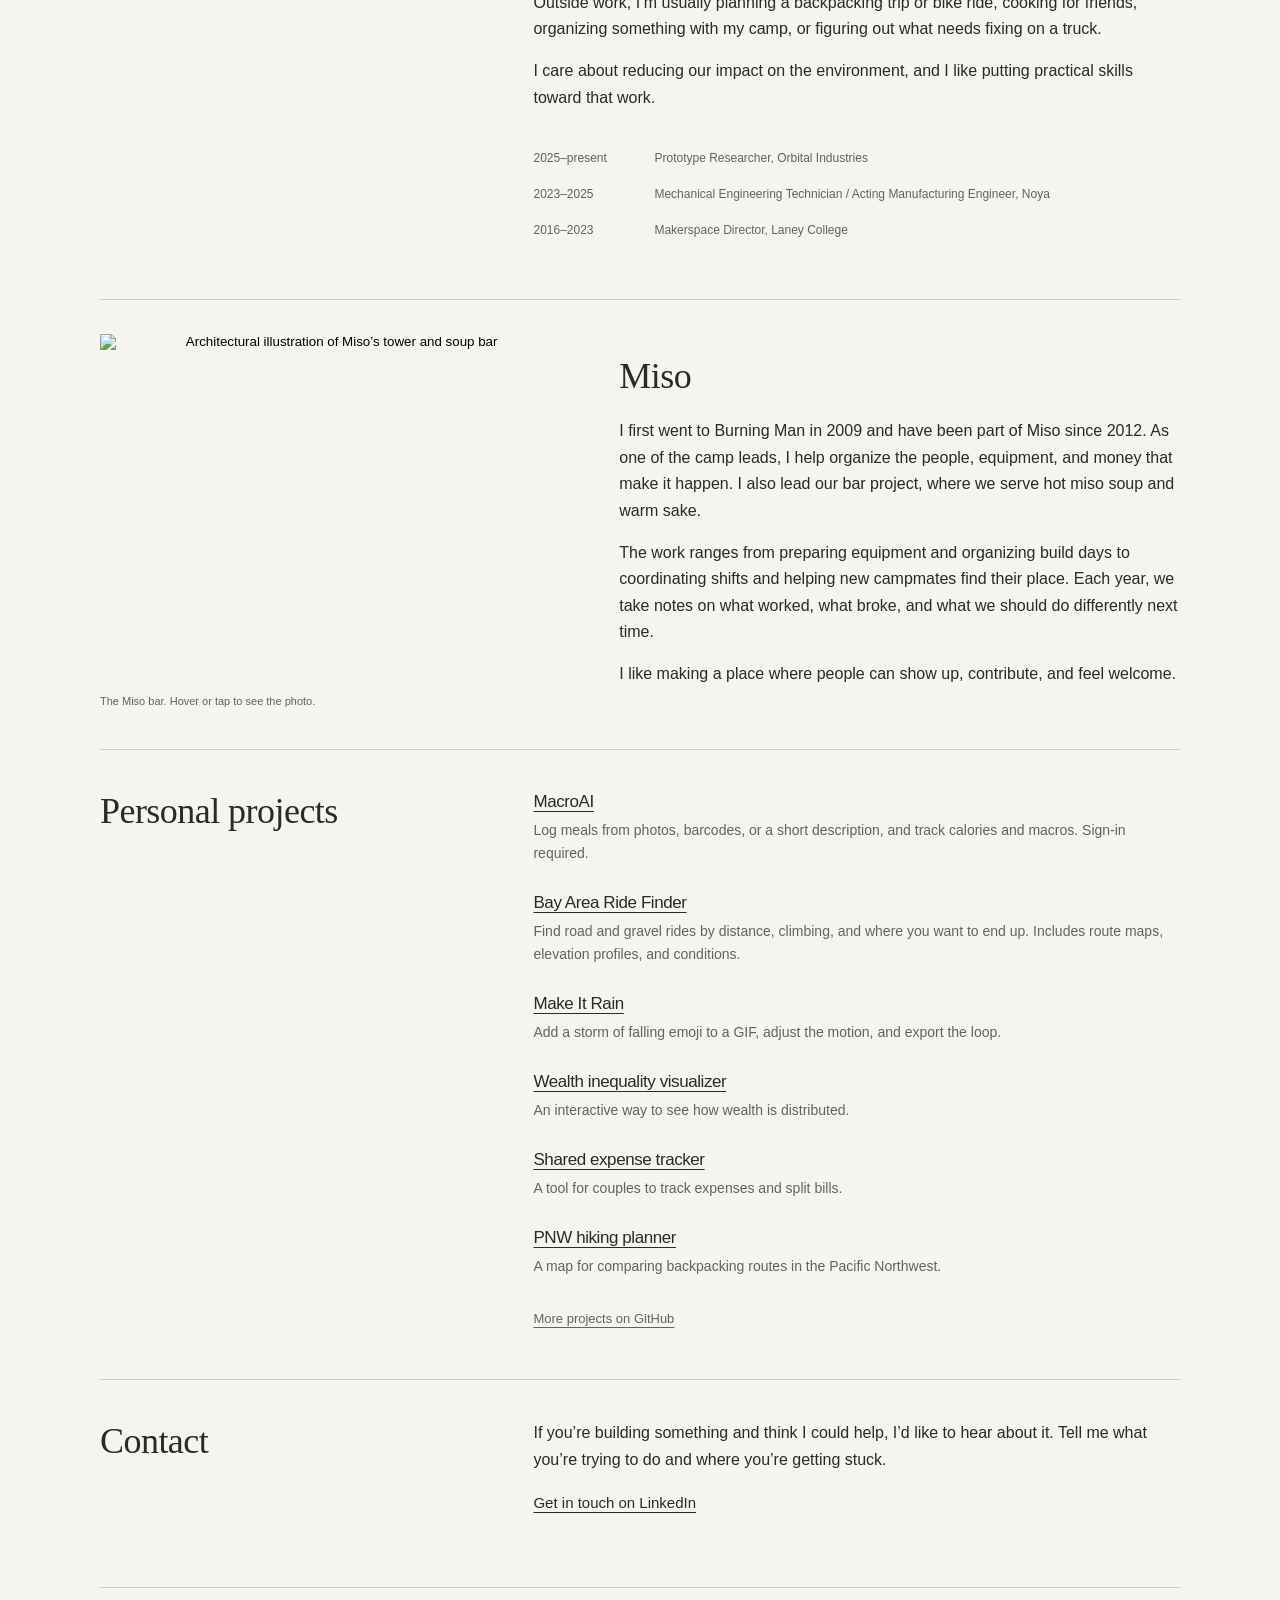
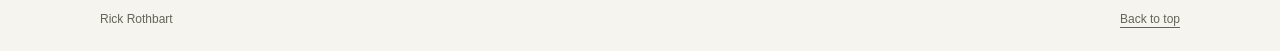
==== commit a108d47d: "Write the What I do section as prose A four-row labelled list read like a generated feature grid nex" ====
--- a/site/index.html
+++ b/site/index.html
@@ -40,12 +40,8 @@
       <h2 id="overview-title">What I do</h2>
       <div>
         <p>My job title has changed a few times, but the work is usually the same. A team has an idea it can’t test yet, and I build what’s missing so it can.</p>
-        <dl class="areas">
-          <div><dt>Test systems</dt><dd>Rigs and benches for cooling and carbon capture, from the first layout through hazard review, commissioning, and the repairs that keep them running.</dd></div>
-          <div><dt>Fabrication</dt><dd>Shops, machines, tooling, and supplier work, so a design change can become a part in days.</dd></div>
-          <div><dt>Engineering software</dt><dd>Tools that record what a rig is, what was tested, and what the team decided, so people and AI tools work from the same information.</dd></div>
-          <div><dt>Teaching and handoff</dt><dd>Design guides, training, and procedures, so other people can use what I set up.</dd></div>
-        </dl>
+        <p>Sometimes that’s a test rig, taken from the first layout through hazard review, commissioning, and the repairs that keep it running. Sometimes it’s a shop, a machine, or a supplier, so a design change can become a part in days. More and more it’s software that records what a rig is, what was tested, and what the team decided, so people and AI tools are working from the same information.</p>
+        <p>Whatever it is, I try to leave it in a state other people can use, with a design guide, training, and written procedures.</p>
       </div>
     </section>
 
--- a/site/styles.css
+++ b/site/styles.css
@@ -166,15 +166,10 @@
 .meeting-flow > .meeting-flow-transcript { font: 14px/1.4 DM, Arial, sans-serif; }
 .meeting-flow > i { display: block; width: 1px; height: 28px; background: #96a287; }
 
-/* Second intro line and the "What I do" list. */
+/* Second intro line. */
 .intro-more { max-width: 590px; margin-top: 16px; font-size: 16px; color: var(--muted); }
-.areas { margin-top: 26px; }
-.areas > div { display: grid; grid-template-columns: 170px 1fr; gap: 18px; padding-block: 12px; border-top: 1px solid var(--rule); }
-.areas dt { font-size: 15px; font-weight: 500; letter-spacing: -.015em; }
-.areas dd { margin: 0; font-size: 14px; color: var(--muted); }
 details + details { margin-top: 4px; }
 @media (max-width: 640px) {
   .intro-more { grid-column: 1 / -1; grid-row: 3; margin: 0; font-size: 15px; }
   .intro-context { grid-row: 4; }
-  .areas > div { grid-template-columns: 1fr; gap: 3px; }
-}
+  }
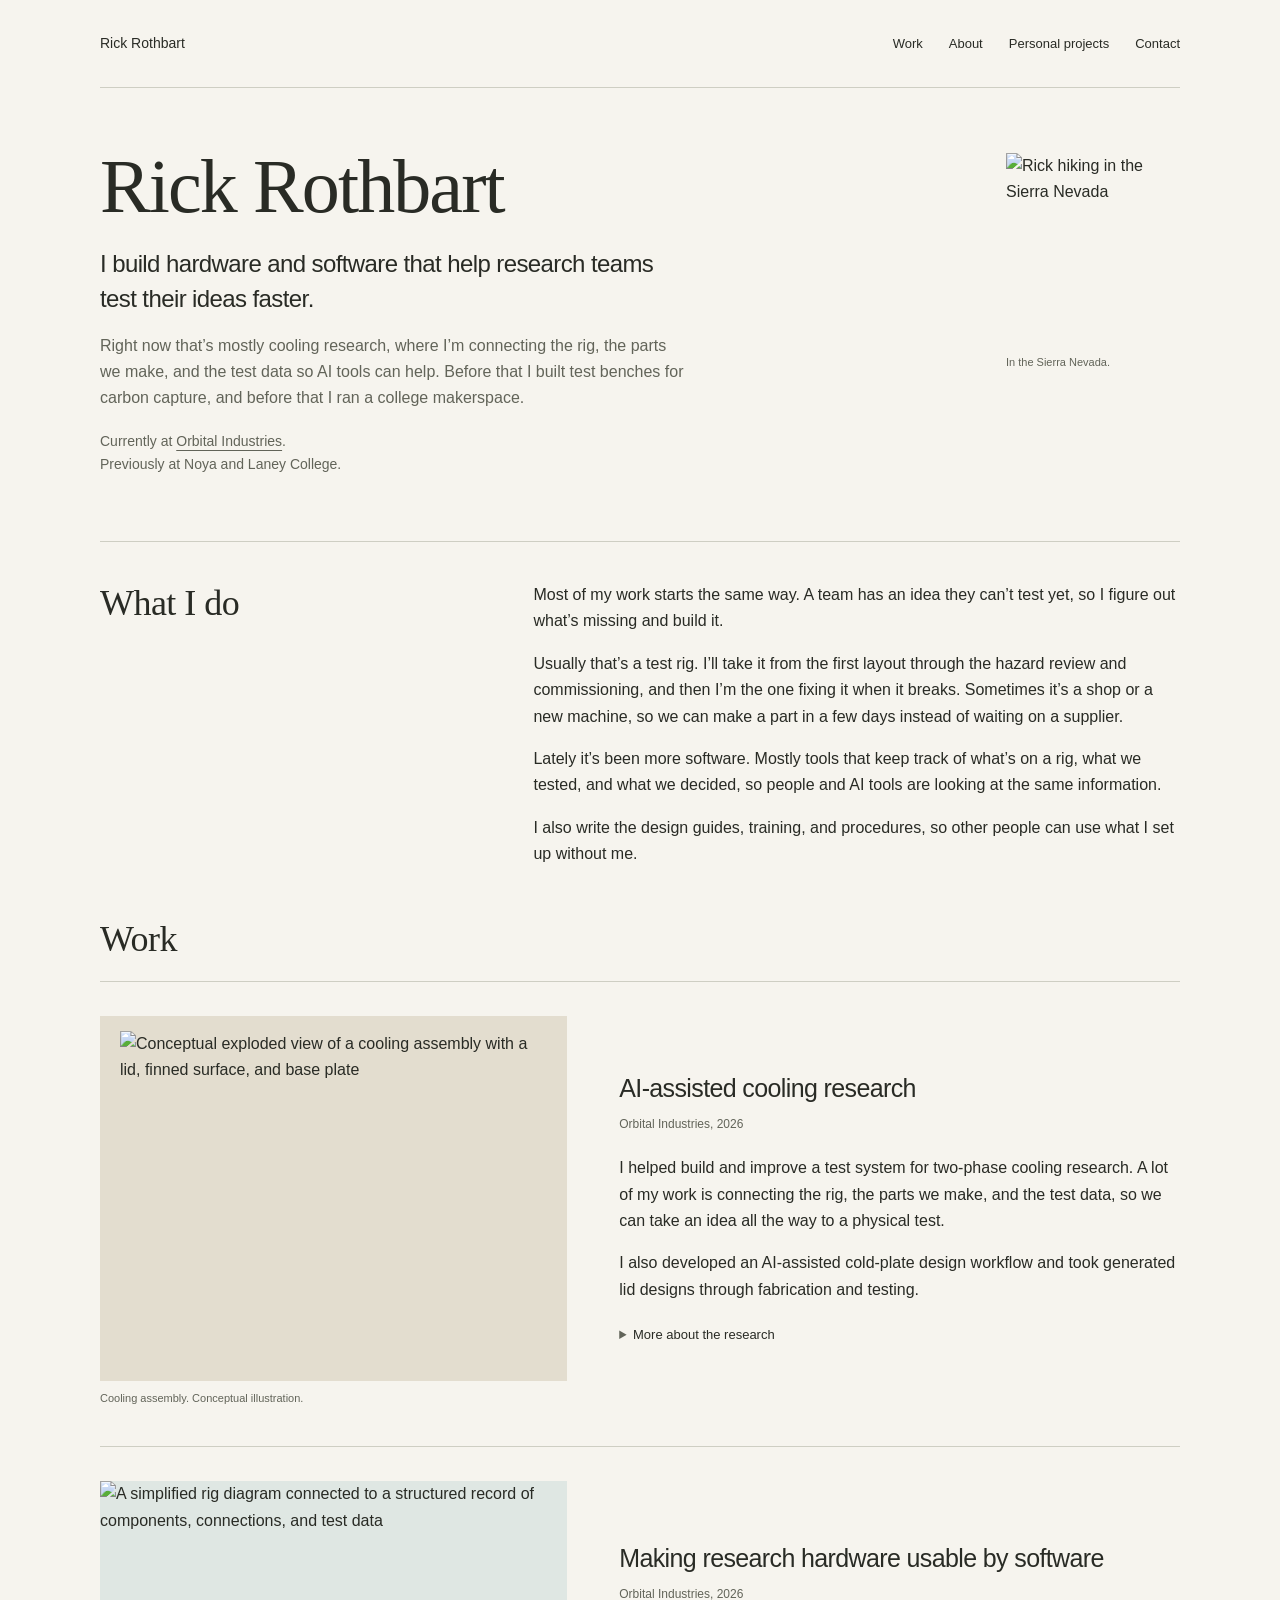
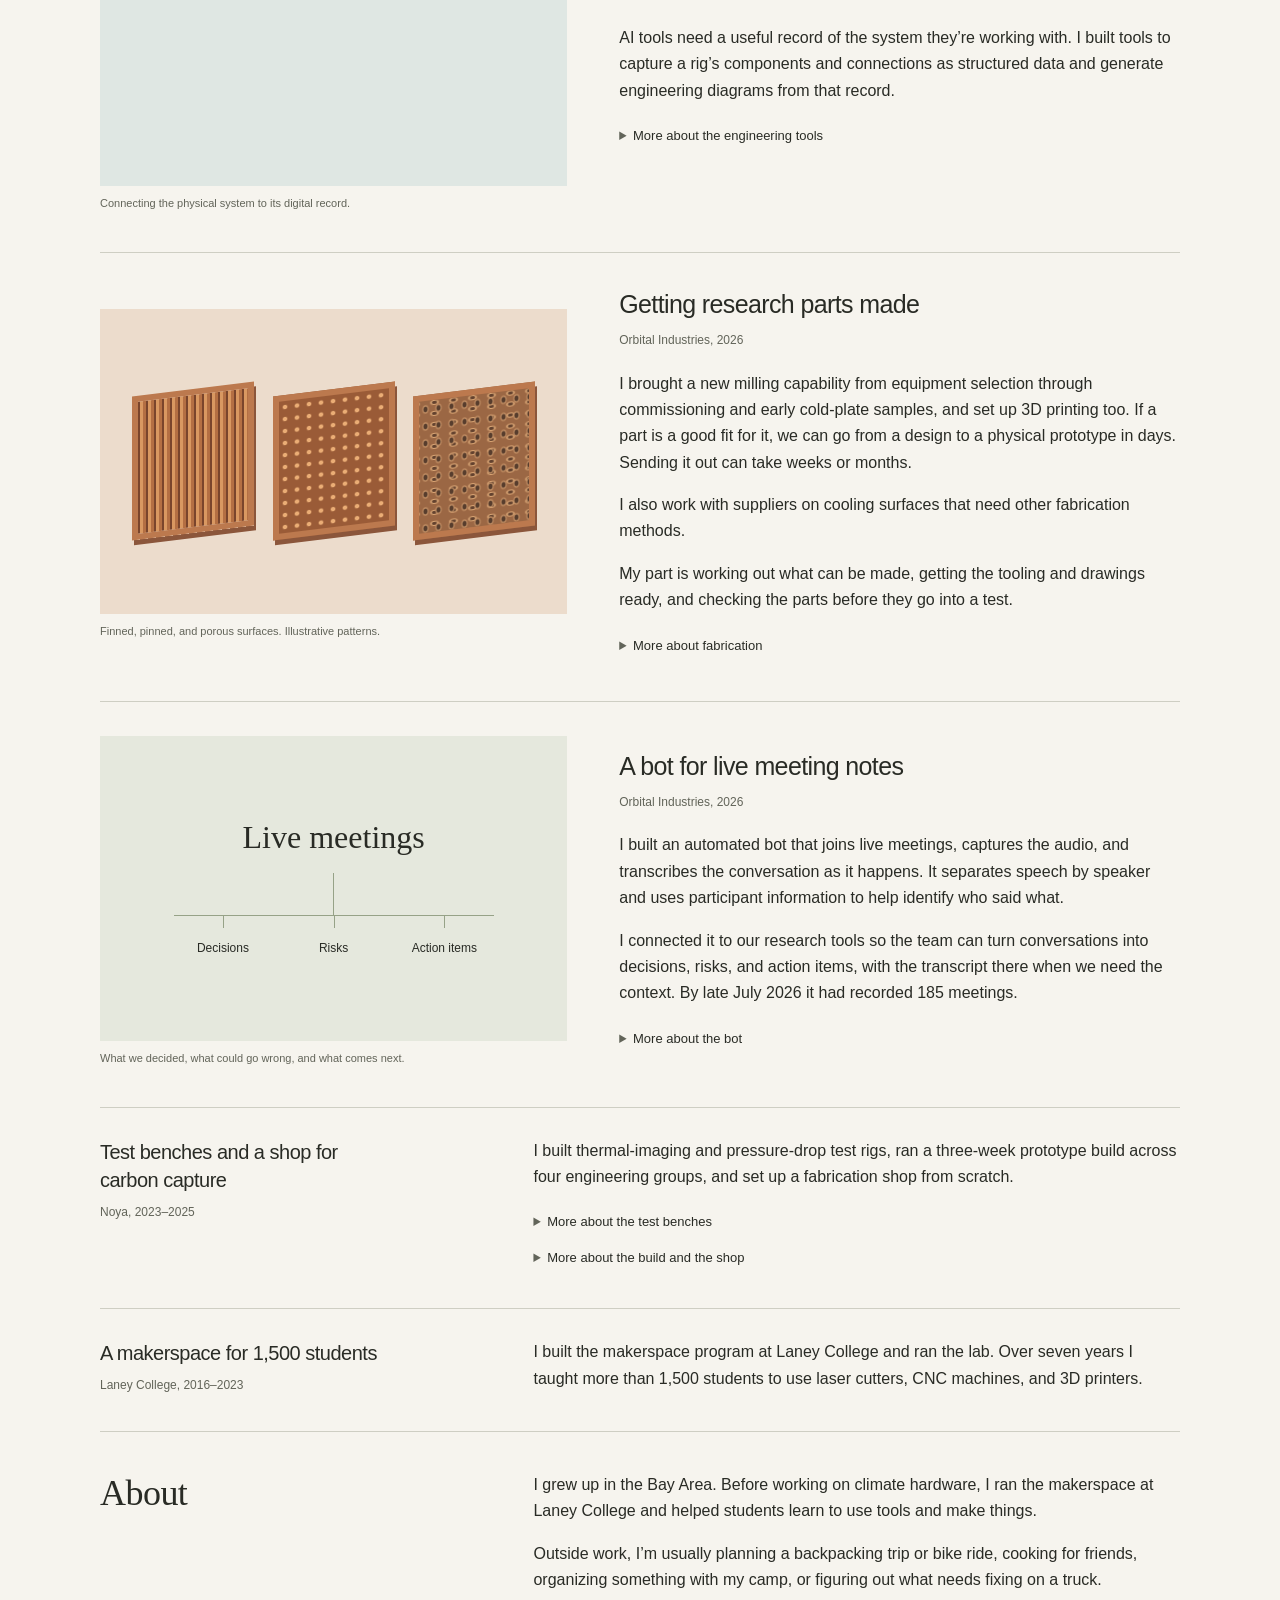
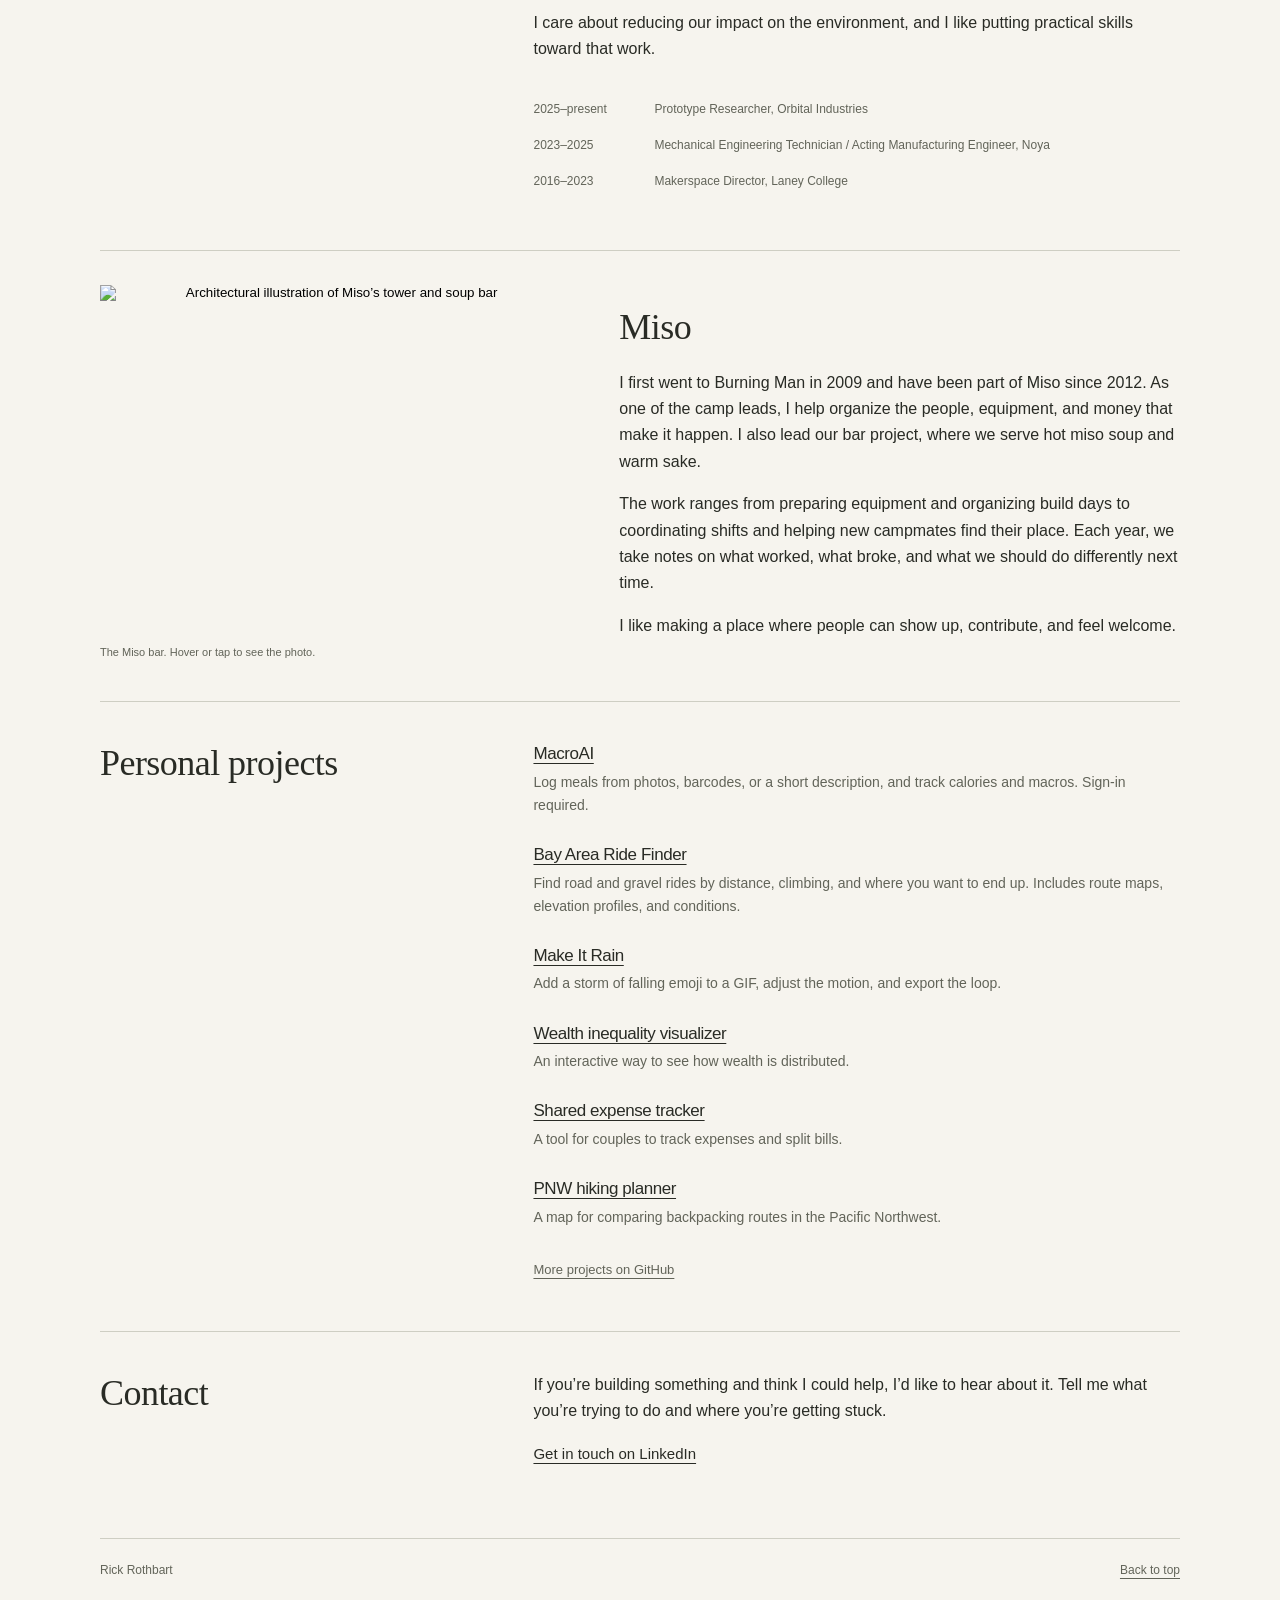
==== commit cc7b12fc: "Rewrite the new site copy in Rick's voice Plainer, more conversational wording for the intro, What I" ====
--- a/site/index.html
+++ b/site/index.html
@@ -3,7 +3,7 @@
 <head>
   <meta charset="utf-8">
   <meta name="viewport" content="width=device-width,initial-scale=1">
-  <meta name="description" content="Rick Rothbart builds the test rigs, shops, and software that research teams need to test ideas faster. Experimental systems, fabrication, and engineering tools for AI-assisted research.">
+  <meta name="description" content="Rick Rothbart builds hardware and software that help research teams test ideas faster. Test rigs, fabrication, and engineering tools for AI-assisted research.">
   <title>Rick Rothbart | Test rigs, fabrication, and software for research teams</title>
   <link rel="canonical" href="https://rickrothbart.com/">
   <link rel="icon" href="assets/mark.svg" type="image/svg+xml">
@@ -26,8 +26,8 @@
     <section class="intro" id="home" aria-labelledby="intro-title">
       <div>
         <h1 id="intro-title">Rick Rothbart</h1>
-        <p class="intro-text">I build the test rigs, shops, and software that research teams need to test their ideas faster.</p>
-        <p class="intro-more">A lot of that work now is connecting the rig, the parts, and the data so that AI tools can help with the research. I’ve done it for data-center cooling and carbon capture, and before that I ran a college makerspace.</p>
+        <p class="intro-text">I build hardware and software that help research teams test their ideas faster.</p>
+        <p class="intro-more">Right now that’s mostly cooling research, where I’m connecting the rig, the parts we make, and the test data so AI tools can help. Before that I built test benches for carbon capture, and before that I ran a college makerspace.</p>
         <p class="intro-context">Currently at <a href="https://www.orbitalindustries.com/">Orbital Industries</a>.<br>Previously at Noya and Laney College.</p>
       </div>
       <figure class="portrait">
@@ -39,9 +39,10 @@
     <section id="overview" class="text-section" aria-labelledby="overview-title">
       <h2 id="overview-title">What I do</h2>
       <div>
-        <p>My job title has changed a few times, but the work is usually the same. A team has an idea it can’t test yet, and I build what’s missing so it can.</p>
-        <p>Sometimes that’s a test rig, taken from the first layout through hazard review, commissioning, and the repairs that keep it running. Sometimes it’s a shop, a machine, or a supplier, so a design change can become a part in days. More and more it’s software that records what a rig is, what was tested, and what the team decided, so people and AI tools are working from the same information.</p>
-        <p>Whatever it is, I try to leave it in a state other people can use, with a design guide, training, and written procedures.</p>
+        <p>Most of my work starts the same way. A team has an idea they can’t test yet, so I figure out what’s missing and build it.</p>
+        <p>Usually that’s a test rig. I’ll take it from the first layout through the hazard review and commissioning, and then I’m the one fixing it when it breaks. Sometimes it’s a shop or a new machine, so we can make a part in a few days instead of waiting on a supplier.</p>
+        <p>Lately it’s been more software. Mostly tools that keep track of what’s on a rig, what we tested, and what we decided, so people and AI tools are looking at the same information.</p>
+        <p>I also write the design guides, training, and procedures, so other people can use what I set up without me.</p>
       </div>
     </section>
 
@@ -57,15 +58,15 @@
             <h3 id="cooling-title">AI-assisted cooling research</h3>
             <p class="project-context">Orbital Industries, 2026</p>
           </div>
-          <p>I helped build and improve a test system for two-phase cooling research. My work connects the rig, prototype fabrication, and experimental data so we can take ideas through to physical testing.</p>
+          <p>I helped build and improve a test system for two-phase cooling research. A lot of my work is connecting the rig, the parts we make, and the test data, so we can take an idea all the way to a physical test.</p>
           <p>I also developed an AI-assisted cold-plate design workflow and took generated lid designs through fabrication and testing.</p>
           <details>
             <summary>More about the research</summary>
             <div class="detail-body">
-              <p>When the program moved to two-phase cooling, I proposed testing one cold plate at a time on a simpler bench. The team adopted that approach, and I led the early design of the rig.</p>
+              <p>When the program moved to two-phase cooling, I proposed testing one cold plate at a time on a simpler bench. The team went with that, and I led the early design of the rig.</p>
               <p>I worked with the team on changes to the rig, test procedures, and the contact surfaces that affect our measurements. Getting those details right helps us understand whether a design change actually improved cooling.</p>
               <p>The design workflow used experimental data and basic physics models to propose new lids. We tested the resulting parts, and another engineer built on the workflow. The generated designs hadn’t outperformed our best existing lid at that stage, but we had a working path from an AI-assisted proposal to a physical experiment.</p>
-              <p>I also led the hazard reviews for the rig and wrote our respiratory protection program with outside specialists, so the team had documented safeguards and training as refrigerant testing expanded.</p>
+              <p>I also ran the hazard reviews for the rig, and wrote our respiratory protection program with help from outside specialists. That gave us documented safeguards and training as we started doing more refrigerant testing.</p>
             </div>
           </details>
         </div>
@@ -86,7 +87,7 @@
             <div class="detail-body">
               <p>The work grew into an engineering workbench built around DEXPI, a standard for exchanging plant engineering data. I worked on keeping the model consistent with the physical rig and giving components stable identities as the design changed.</p>
               <p>I also worked on connecting experimental runs to the parts being tested. That context matters when an engineer or an AI tool tries to compare results or propose the next experiment.</p>
-              <p>On the simulation side, I built tools for running and monitoring the team’s flow simulations and recovering runs that were interrupted. In one AI-assisted comparison, the overall error score looked fine but some of the trends were wrong. I flagged it so the limits of the model were clear before anyone made design decisions from it.</p>
+              <p>I also built tools for running and keeping an eye on the team’s flow simulations, and for picking runs back up when they get interrupted. In one AI-assisted CFD comparison, the overall error score looked fine but some of the trends were wrong. I pointed that out so we knew what the model could and couldn’t be trusted for before we used it to make design decisions.</p>
             </div>
           </details>
         </div>
@@ -103,14 +104,14 @@
             <h3 id="cnc-title">Getting research parts made</h3>
             <p class="project-context">Orbital Industries, 2026</p>
           </div>
-          <p>I brought a new milling capability from equipment selection through commissioning and early cold-plate samples, and set up 3D printing alongside it. For parts that suit it, we can now go from a design to a physical prototype in days. Outside fabrication can take weeks or months.</p>
+          <p>I brought a new milling capability from equipment selection through commissioning and early cold-plate samples, and set up 3D printing too. If a part is a good fit for it, we can go from a design to a physical prototype in days. Sending it out can take weeks or months.</p>
           <p>I also work with suppliers on cooling surfaces that need other fabrication methods.</p>
           <p>My part is working out what can be made, getting the tooling and drawings ready, and checking the parts before they go into a test.</p>
           <details>
             <summary>More about fabrication</summary>
             <div class="detail-body">
               <p>Setting up the shop included preparing the space, coordinating training, and writing a design guide. I also built software for tooling records and machine integration.</p>
-              <p>When I connected the mill to our AI tools, I added operator confirmation and machine-state checks, and I was explicit about what a software stop command can’t be relied on to do. A person still verifies the setup before anything cuts.</p>
+              <p>When I hooked the mill up to our AI tools, I added operator confirmations and machine-state checks. I also spelled out what a software stop command can’t be trusted to do, so a person is still checking things at the machine.</p>
               <p>For supplier-made samples, I compare fabrication routes and ask how bonding or finishing might change the surface we’re trying to test. I document inspection methods and their limits so the team knows what we’ve actually checked.</p>
             </div>
           </details>
@@ -152,15 +153,15 @@
             <summary>More about the test benches</summary>
             <div class="detail-body">
               <p>I built a test bench that uses three thermal cameras to watch a part as it heats. A Python application controls the temperature, records the images, and combines them into a temperature map.</p>
-              <p>Testing went from roughly 30–40 minutes per part to 5–10 minutes, and engineers no longer had to watch each run. That mattered because there were about 1,000 parts to get through.</p>
-              <p>The pressure-drop fixture clamps a part with a measured force so it seals the same way every time, then runs up to 500 SLPM of air through it while logging pressure, temperature, and humidity. I checked it against a pipe of known dimensions and against results from another lab.</p>
+              <p>Testing went from roughly 30–40 minutes per part to 5–10 minutes, and engineers no longer had to watch each run. We had about 1,000 parts to get through, so that added up.</p>
+              <p>The pressure-drop fixture clamps a part with a load cell, so I know it’s sealed the same way every time. Then it pushes up to 500 SLPM of air through the part and logs pressure, temperature, and humidity. To check it, I ran a pipe with a known diameter and length, and compared results with another lab.</p>
             </div>
           </details>
           <details>
             <summary>More about the build and the shop</summary>
             <div class="detail-body">
-              <p>For the prototype build, I ran daily stand-ups across controls, process, mechanical, and electrical, kept the schedule in order, and told leadership early when something was at risk. We hit the three-week target.</p>
-              <p>For the shop, I gathered requirements from each team, laid out a 2,000 sq ft space in CAD, sourced the main tools, and wrote the procedures and training. Parts that used to mean a multi-week wait could be made the same day.</p>
+              <p>For the prototype build, I ran daily stand-ups with controls, process, mechanical, and electrical. I kept track of the schedule and what was blocked, and let leadership know early if something looked at risk. We hit the three-week target.</p>
+              <p>For the shop, I asked each team what they needed, laid out a 2,000 sq ft space in CAD, found the main tools, and wrote the procedures and training. Parts we used to wait weeks for, we could make the same day.</p>
             </div>
           </details>
         </div>
@@ -172,7 +173,6 @@
         </div>
         <div class="project-body">
           <p>I built the makerspace program at Laney College and ran the lab. Over seven years I taught more than 1,500 students to use laser cutters, CNC machines, and 3D printers.</p>
-          <p>Most of them had never used the machines before. Setting things up so someone new can use them safely is still a big part of how I work.</p>
         </div>
       </article>
     </section>
@@ -180,7 +180,7 @@
     <section id="about" class="text-section" aria-labelledby="about-title">
       <h2 id="about-title">About</h2>
       <div>
-        <p>I grew up in the Bay Area. I started out teaching: before working on climate hardware, I ran the makerspace at Laney College and helped students learn to use tools and make things.</p>
+        <p>I grew up in the Bay Area. Before working on climate hardware, I ran the makerspace at Laney College and helped students learn to use tools and make things.</p>
         <p>Outside work, I’m usually planning a backpacking trip or bike ride, cooking for friends, organizing something with my camp, or figuring out what needs fixing on a truck.</p>
         <p>I care about reducing our impact on the environment, and I like putting practical skills toward that work.</p>
         <dl class="experience">
